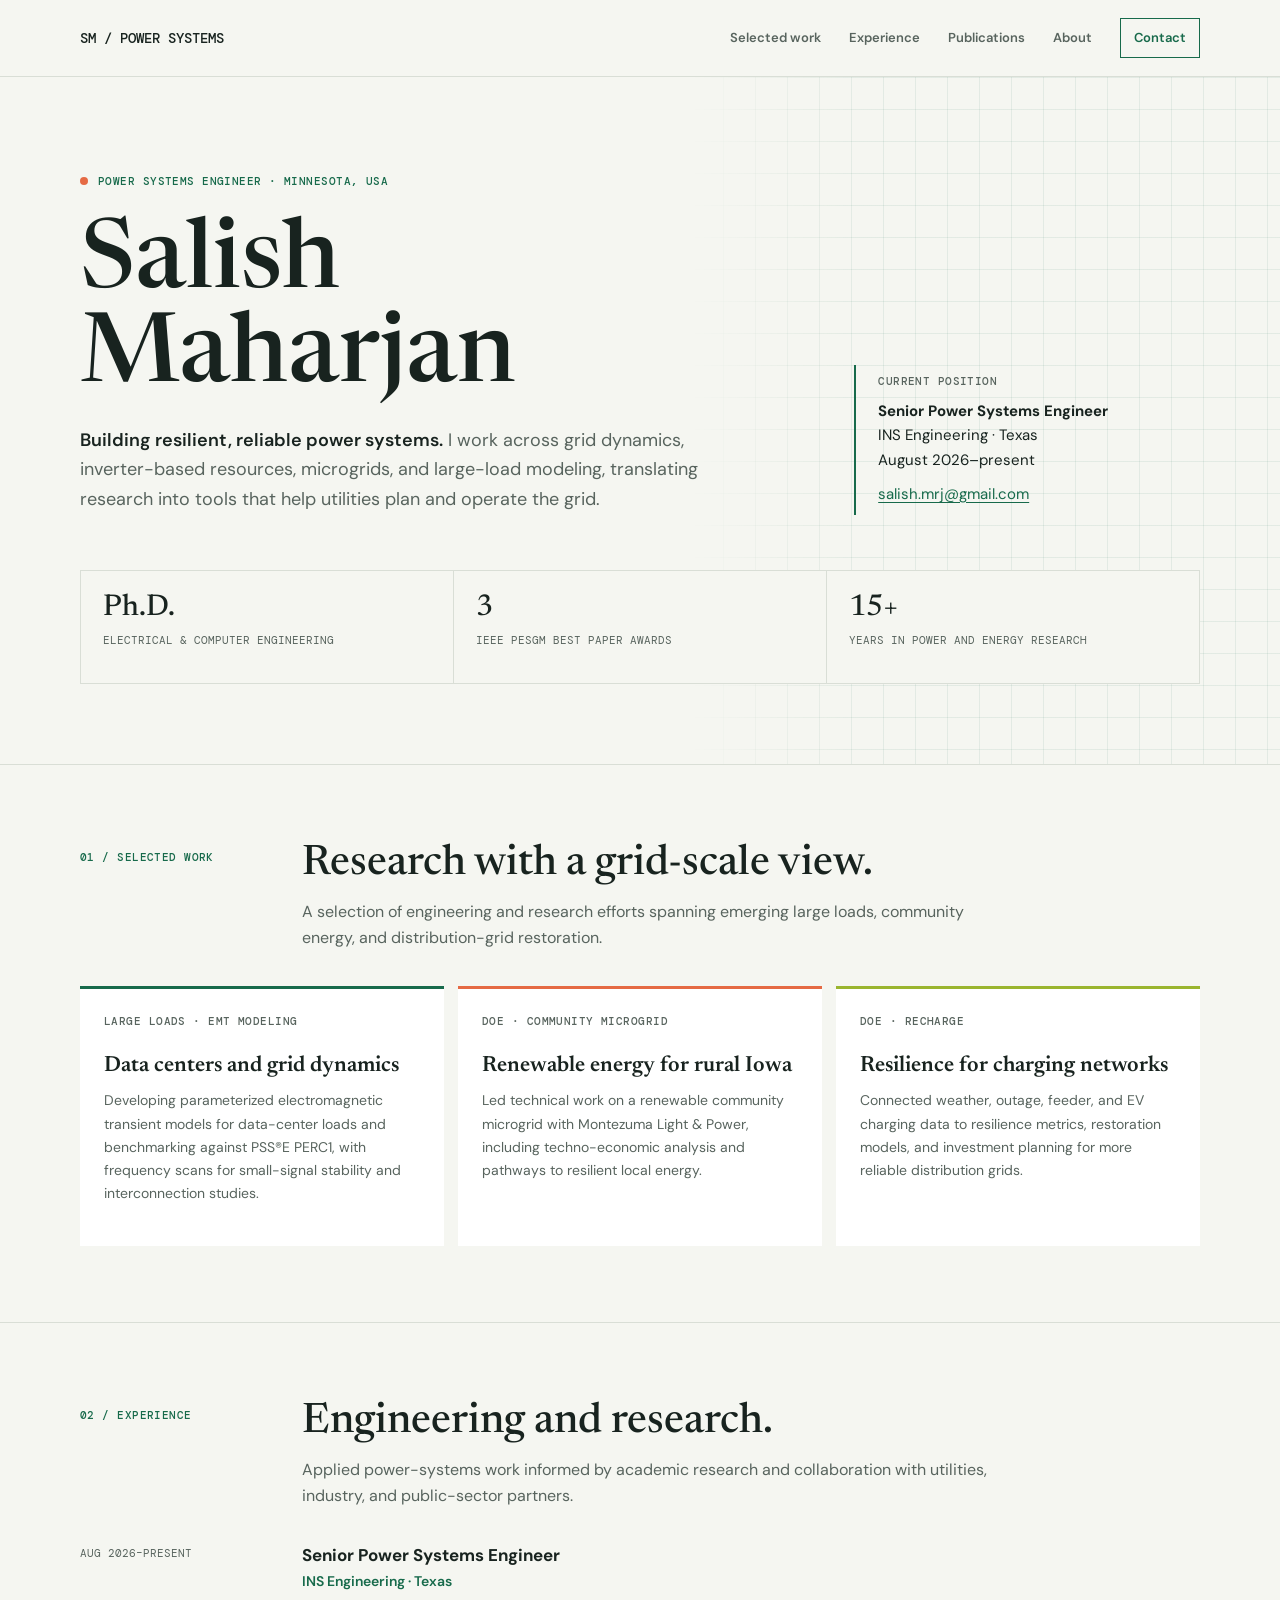
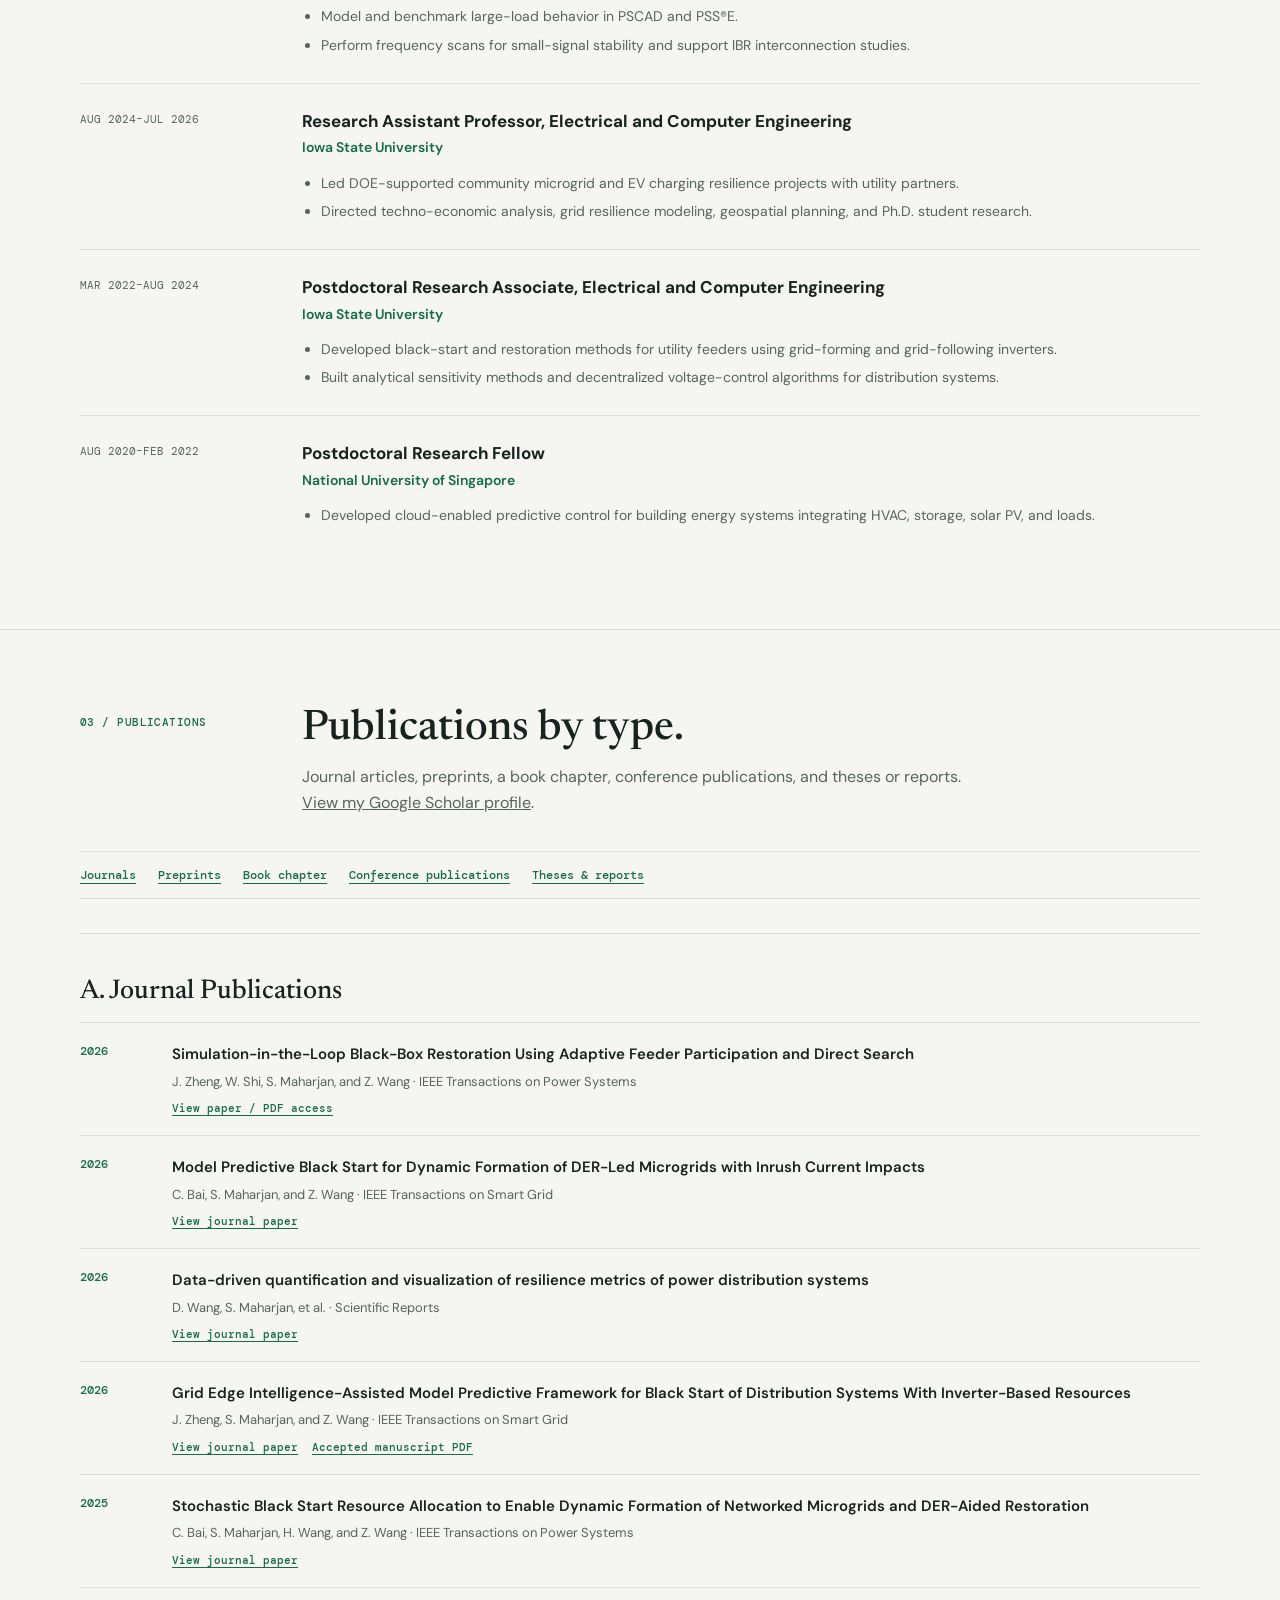
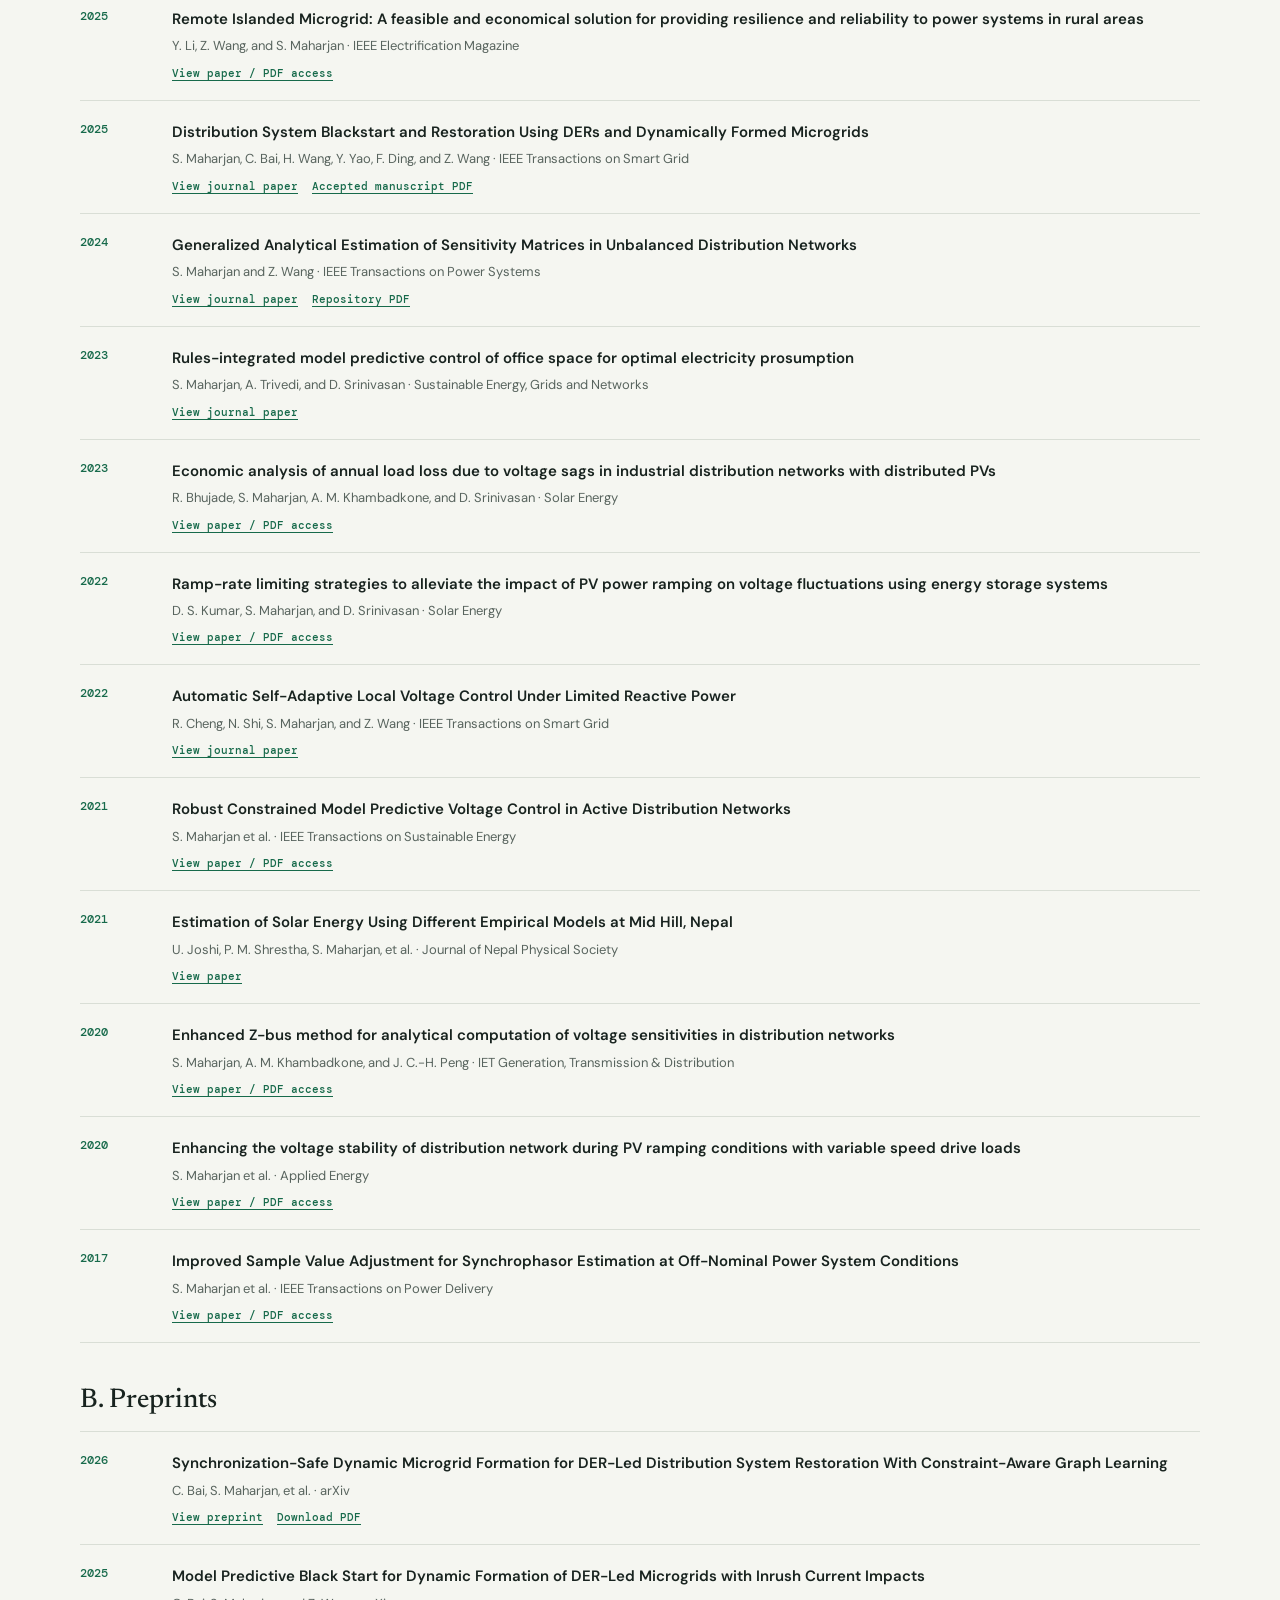
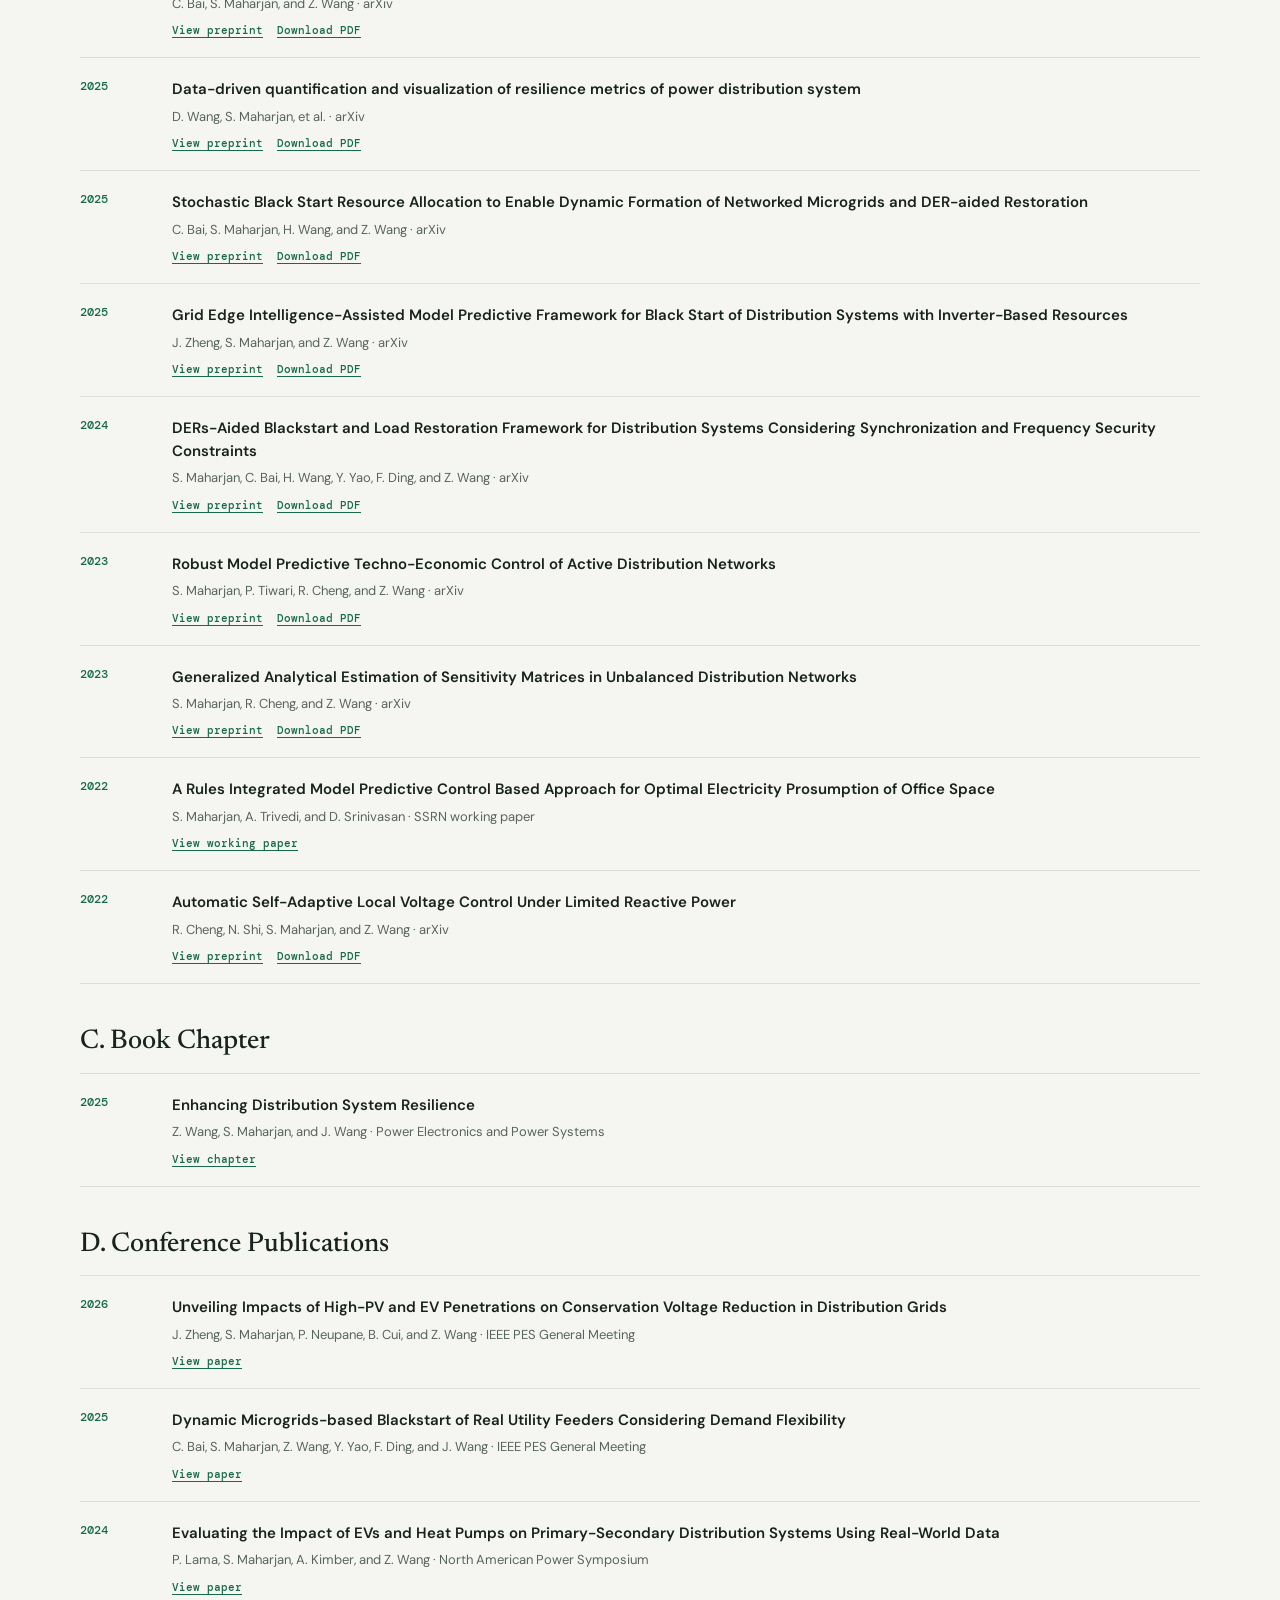
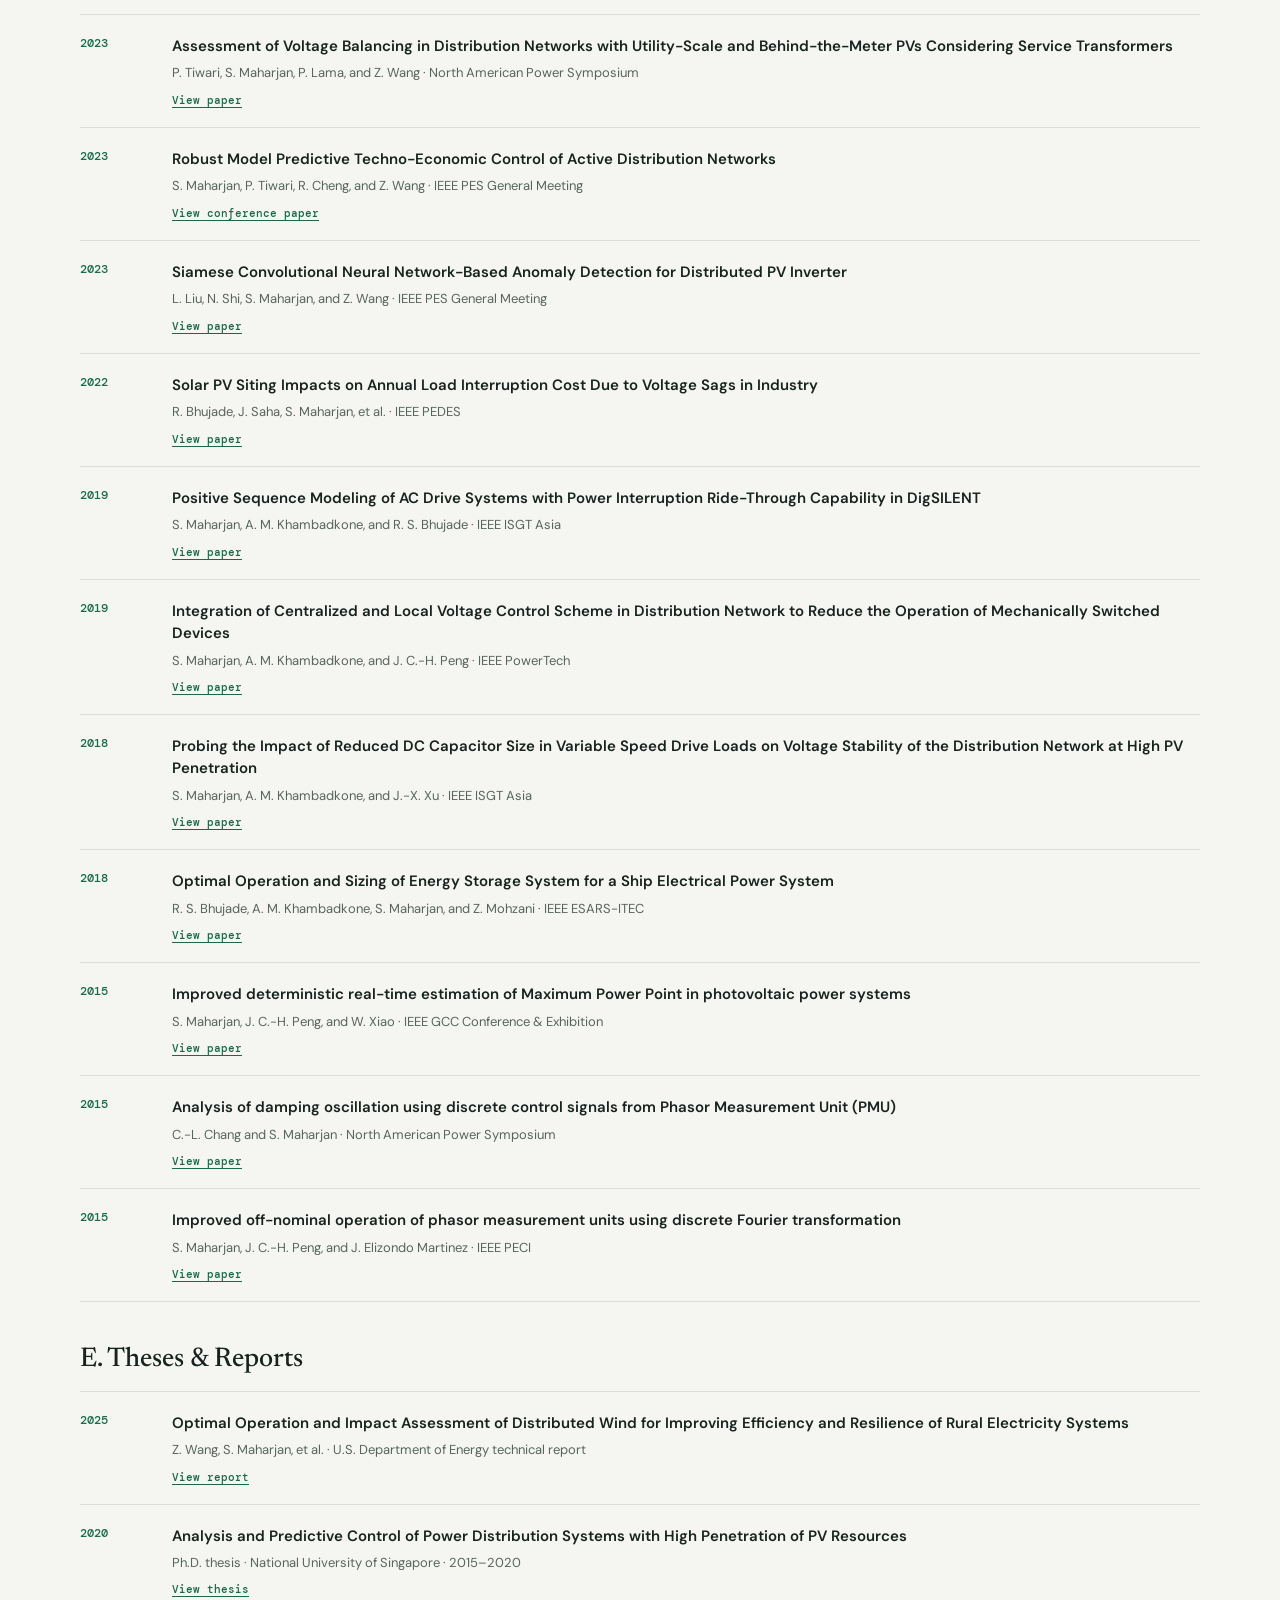
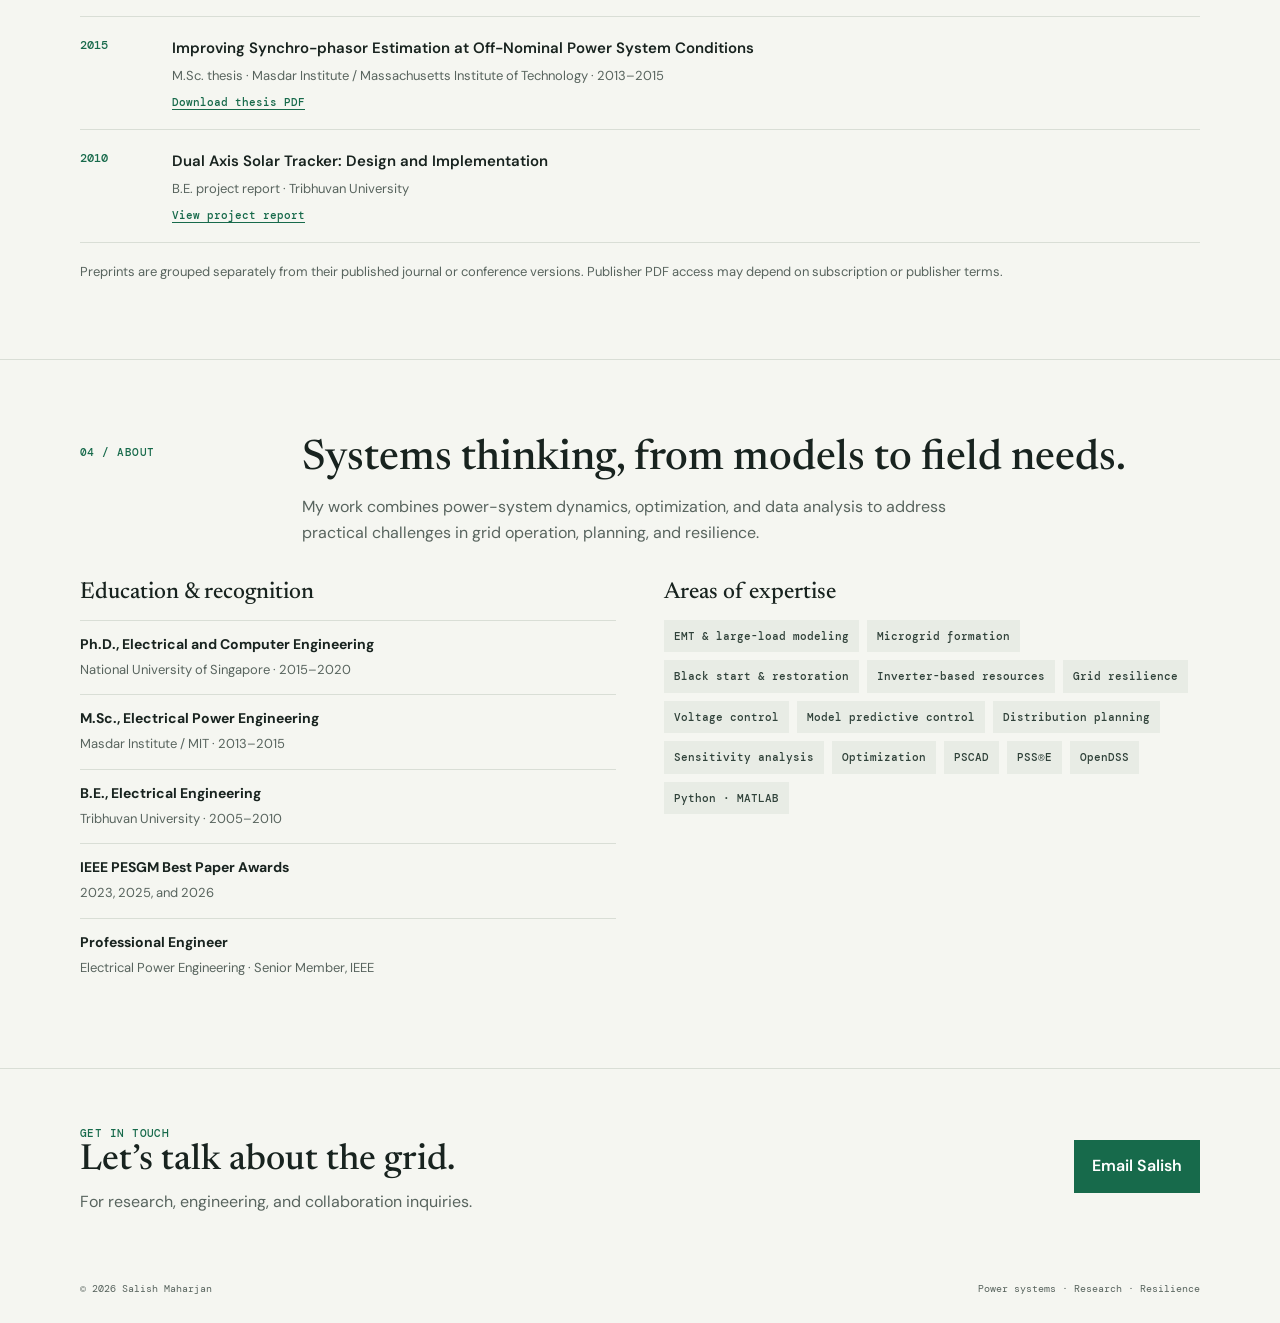
==== index.html @ 6ca5e1b0 "Link graduate and undergraduate theses" ====
<!DOCTYPE html>
<html lang="en">
<head>
  <meta charset="UTF-8">
  <meta name="viewport" content="width=device-width, initial-scale=1">
  <meta name="description" content="Salish Maharjan is a power systems engineer working on grid-forming resources, microgrids, large-load modeling, and distribution system resilience.">
  <meta name="theme-color" content="#f5f6f1">
  <title>Salish Maharjan | Power Systems Engineer</title>
  <link rel="preconnect" href="https://fonts.googleapis.com">
  <link rel="preconnect" href="https://fonts.gstatic.com" crossorigin>
  <link href="https://fonts.googleapis.com/css2?family=DM+Mono:wght@400;500&family=DM+Sans:wght@400;500;600;700&family=Newsreader:opsz,wght@6..72,500;6..72,600&display=swap" rel="stylesheet">
  <style>
    :root{color-scheme:light;--paper:#f5f6f1;--ink:#18231f;--muted:#58645e;--line:#d9ded6;--green:#176a4b;--green-dark:#124d39;--lime:#d8f06c;--orange:#e56a44;--white:#fff;--serif:"Newsreader",Georgia,serif;--sans:"DM Sans",sans-serif;--mono:"DM Mono",monospace}
    *{box-sizing:border-box}html{scroll-behavior:smooth}body{margin:0;background:var(--paper);color:var(--ink);font:16px/1.65 var(--sans);-webkit-font-smoothing:antialiased}a{color:inherit}a:focus-visible{outline:3px solid var(--orange);outline-offset:4px}.skip-link{position:absolute;left:1rem;top:-5rem;z-index:10;padding:.7rem 1rem;background:var(--lime);color:var(--ink)}.skip-link:focus{top:1rem}.shell{width:min(1120px,calc(100% - 48px));margin:0 auto}.topbar{border-bottom:1px solid var(--line)}.nav{min-height:76px;display:flex;align-items:center;justify-content:space-between;gap:24px}.wordmark{font:500 14px var(--mono);text-decoration:none;letter-spacing:0}.nav-links{display:flex;flex-wrap:wrap;gap:28px;align-items:center}.nav-links a{font-size:13px;font-weight:600;text-decoration:none;color:var(--muted)}.nav-links a:hover{color:var(--green)}.nav-contact{border:1px solid var(--green);padding:8px 13px;color:var(--green)!important}
    .hero{position:relative;overflow:hidden;padding:90px 0 80px;border-bottom:1px solid var(--line)}.hero:after{content:"";position:absolute;inset:0 0 0 54%;z-index:-1;background-image:linear-gradient(rgba(23,106,75,.08) 1px,transparent 1px),linear-gradient(90deg,rgba(23,106,75,.08) 1px,transparent 1px);background-size:32px 32px;mask-image:linear-gradient(90deg,transparent,#000 28%,#000)}.hero-grid{display:grid;grid-template-columns:minmax(0,1.35fr) minmax(230px,.65fr);gap:56px;align-items:end}.eyebrow,.section-kicker,.meta,.tag{font:500 11px/1.5 var(--mono);letter-spacing:.04em;text-transform:uppercase}.eyebrow{display:inline-flex;align-items:center;gap:10px;color:var(--green)}.eyebrow:before{content:"";width:8px;height:8px;border-radius:50%;background:var(--orange)}h1{max-width:750px;margin:24px 0 20px;font:500 clamp(54px,7.5vw,96px)/.98 var(--serif);letter-spacing:0}.hero-copy{max-width:650px;margin:0;color:var(--muted);font-size:18px;line-height:1.65}.hero-copy strong{color:var(--ink);font-weight:600}.hero-aside{border-left:2px solid var(--green);padding:8px 0 8px 22px}.hero-aside .meta{color:var(--muted)}.hero-aside p{margin:9px 0 0;font-size:15px}.hero-aside a{color:var(--green);text-underline-offset:3px}.metrics{display:grid;grid-template-columns:repeat(3,1fr);gap:1px;margin-top:55px;background:var(--line);border:1px solid var(--line)}.metric{min-height:112px;padding:20px 22px;background:var(--paper)}.metric strong{display:block;font:500 30px/1.15 var(--serif)}.metric span{display:block;margin-top:8px;color:var(--muted);font:11px var(--mono);text-transform:uppercase}
    section{padding:76px 0;border-bottom:1px solid var(--line)}.section-head{display:grid;grid-template-columns:190px 1fr;gap:32px;margin-bottom:34px}.section-kicker{color:var(--green);padding-top:8px}h2{margin:0;font:500 42px/1.1 var(--serif);letter-spacing:0}.section-intro{max-width:690px;margin:12px 0 0;color:var(--muted)}.work-grid{display:grid;grid-template-columns:repeat(3,1fr);gap:14px}.work-item{display:flex;flex-direction:column;min-height:260px;padding:24px;background:var(--white);border-top:3px solid var(--green)}.work-item:nth-child(2){border-color:var(--orange)}.work-item:nth-child(3){border-color:#9ab52f}.work-item .meta{color:var(--muted)}.work-item h3{margin:24px 0 10px;font:600 22px/1.2 var(--serif)}.work-item p{margin:0;color:var(--muted);font-size:14px}.experience{display:grid;grid-template-columns:190px 1fr;gap:32px;padding:26px 0;border-top:1px solid var(--line)}.experience:first-of-type{border-top:0;padding-top:0}.experience time{color:var(--muted);font:11px/1.7 var(--mono);text-transform:uppercase}.experience h3{margin:0;font-size:17px;line-height:1.4}.experience .org{margin:3px 0 12px;color:var(--green);font-size:14px;font-weight:600}.experience ul{margin:0;padding-left:19px;color:var(--muted);font-size:14px}.experience li+li{margin-top:5px}
    .category-nav{display:flex;flex-wrap:wrap;gap:10px 22px;margin:26px 0 34px;padding:15px 0;border-top:1px solid var(--line);border-bottom:1px solid var(--line)}.category-nav a{color:var(--green);font:500 12px var(--mono);text-underline-offset:4px}.pub-list{border-top:1px solid var(--line)}.pub-group-title{scroll-margin-top:18px;margin:42px 0 0;padding:0 0 14px;border-bottom:1px solid var(--line);font:500 27px/1.2 var(--serif)}.publication{display:grid;grid-template-columns:72px 1fr;gap:20px;padding:20px 0;border-bottom:1px solid var(--line)}.publication time{color:var(--green);font:500 12px var(--mono)}.publication h4{margin:0;font-size:15px;line-height:1.5;font-weight:600}.publication p{margin:5px 0 0;color:var(--muted);font-size:13px}.publication-links{display:flex;flex-wrap:wrap;gap:14px;margin-top:9px}.publication-links a{color:var(--green);font:500 11px var(--mono);text-underline-offset:3px}.publication-links a:hover{color:var(--green-dark)}.pub-note{margin:18px 0 0;color:var(--muted);font-size:13px}
    .credentials{display:grid;grid-template-columns:1fr 1fr;gap:48px}.credential-group h3{margin:0 0 16px;font:500 23px var(--serif)}.credential-list{list-style:none;margin:0;padding:0}.credential-list li{padding:12px 0;border-top:1px solid var(--line)}.credential-list strong{display:block;font-size:14px}.credential-list span{color:var(--muted);font-size:13px}.skills{display:flex;flex-wrap:wrap;gap:8px}.tag{padding:8px 10px;background:#e8ece5;color:#30423a;text-transform:none;letter-spacing:0}.contact{display:flex;justify-content:space-between;align-items:center;gap:24px;padding:48px 0}.contact h2{font-size:36px}.contact p{margin:8px 0 0;color:var(--muted)}.email-link{display:inline-block;padding:13px 18px;background:var(--green);color:var(--white);font-weight:600;text-decoration:none;white-space:nowrap}.email-link:hover{background:var(--green-dark)}footer{padding:18px 0 28px;color:var(--muted);font:10px var(--mono)}.footer-row{display:flex;justify-content:space-between;gap:20px}
    @media(max-width:760px){.shell{width:min(100% - 32px,600px)}.nav{min-height:68px;align-items:flex-start;flex-direction:column;justify-content:center;gap:8px;padding:12px 0}.nav-links{gap:16px}.nav-links a{font-size:12px}.nav-contact{padding:0;border:0}.hero{padding:62px 0 54px}.hero:after{inset:0 0 0 22%;opacity:.55}.hero-grid{grid-template-columns:1fr;gap:34px}h1{font-size:clamp(52px,14vw,76px)}.hero-copy{font-size:16px}.metrics{margin-top:38px}.metric{min-height:98px;padding:15px 12px}.metric strong{font-size:25px}.metric span{font-size:9px}section{padding:55px 0}.section-head,.experience{grid-template-columns:1fr;gap:10px}.section-head{margin-bottom:26px}h2{font-size:36px}.work-grid{grid-template-columns:1fr}.work-item{min-height:0}.work-item h3{margin-top:18px}.experience{gap:8px}.publication{grid-template-columns:52px 1fr;gap:12px}.credentials{grid-template-columns:1fr;gap:35px}.contact{align-items:flex-start;flex-direction:column}.contact h2{font-size:32px}}
    @media(prefers-reduced-motion:reduce){html{scroll-behavior:auto}}
  </style>
</head>
<body>
  <a class="skip-link" href="#main">Skip to content</a>
  <header class="topbar"><nav class="nav shell" aria-label="Main navigation"><a class="wordmark" href="#top">SM / POWER SYSTEMS</a><div class="nav-links"><a href="#work">Selected work</a><a href="#experience">Experience</a><a href="#publications">Publications</a><a href="#about">About</a><a class="nav-contact" href="#contact">Contact</a></div></nav></header>
  <main id="main">
    <div class="hero" id="top"><div class="shell"><div class="hero-grid"><div><div class="eyebrow">Power systems engineer · Minnesota, USA</div><h1>Salish<br>Maharjan</h1><p class="hero-copy"><strong>Building resilient, reliable power systems.</strong> I work across grid dynamics, inverter-based resources, microgrids, and large-load modeling, translating research into tools that help utilities plan and operate the grid.</p></div><aside class="hero-aside"><div class="meta">Current position</div><p><strong>Senior Power Systems Engineer</strong><br>INS Engineering · Texas<br>August 2026–present</p><p><a href="mailto:salish.mrj@gmail.com">salish.mrj@gmail.com</a></p></aside></div><div class="metrics" aria-label="Career highlights"><div class="metric"><strong>Ph.D.</strong><span>Electrical &amp; computer engineering</span></div><div class="metric"><strong>3</strong><span>IEEE PESGM best paper awards</span></div><div class="metric"><strong>15+</strong><span>Years in power and energy research</span></div></div></div></div>
    <section id="work"><div class="shell"><div class="section-head"><div class="section-kicker">01 / Selected work</div><div><h2>Research with a grid-scale view.</h2><p class="section-intro">A selection of engineering and research efforts spanning emerging large loads, community energy, and distribution-grid restoration.</p></div></div><div class="work-grid"><article class="work-item"><div class="meta">Large loads · EMT modeling</div><h3>Data centers and grid dynamics</h3><p>Developing parameterized electromagnetic transient models for data-center loads and benchmarking against PSS®E PERC1, with frequency scans for small-signal stability and interconnection studies.</p></article><article class="work-item"><div class="meta">DOE · Community microgrid</div><h3>Renewable energy for rural Iowa</h3><p>Led technical work on a renewable community microgrid with Montezuma Light &amp; Power, including techno-economic analysis and pathways to resilient local energy.</p></article><article class="work-item"><div class="meta">DOE · RECHARGE</div><h3>Resilience for charging networks</h3><p>Connected weather, outage, feeder, and EV charging data to resilience metrics, restoration models, and investment planning for more reliable distribution grids.</p></article></div></div></section>
    <section id="experience"><div class="shell"><div class="section-head"><div class="section-kicker">02 / Experience</div><div><h2>Engineering and research.</h2><p class="section-intro">Applied power-systems work informed by academic research and collaboration with utilities, industry, and public-sector partners.</p></div></div><article class="experience"><time>Aug 2026–present</time><div><h3>Senior Power Systems Engineer</h3><p class="org">INS Engineering · Texas</p><ul><li>Model and benchmark large-load behavior in PSCAD and PSS®E.</li><li>Perform frequency scans for small-signal stability and support IBR interconnection studies.</li></ul></div></article><article class="experience"><time>Aug 2024–Jul 2026</time><div><h3>Research Assistant Professor, Electrical and Computer Engineering</h3><p class="org">Iowa State University</p><ul><li>Led DOE-supported community microgrid and EV charging resilience projects with utility partners.</li><li>Directed techno-economic analysis, grid resilience modeling, geospatial planning, and Ph.D. student research.</li></ul></div></article><article class="experience"><time>Mar 2022–Aug 2024</time><div><h3>Postdoctoral Research Associate, Electrical and Computer Engineering</h3><p class="org">Iowa State University</p><ul><li>Developed black-start and restoration methods for utility feeders using grid-forming and grid-following inverters.</li><li>Built analytical sensitivity methods and decentralized voltage-control algorithms for distribution systems.</li></ul></div></article><article class="experience"><time>Aug 2020–Feb 2022</time><div><h3>Postdoctoral Research Fellow</h3><p class="org">National University of Singapore</p><ul><li>Developed cloud-enabled predictive control for building energy systems integrating HVAC, storage, solar PV, and loads.</li></ul></div></article></div></section>
    <section id="publications"><div class="shell"><div class="section-head"><div class="section-kicker">03 / Publications</div><div><h2>Publications by type.</h2><p class="section-intro">Journal articles, preprints, a book chapter, conference publications, and theses or reports. <a href="https://scholar.google.com/citations?user=fk9ndhAAAAAJ&amp;hl=en" target="_blank" rel="noopener noreferrer">View my Google Scholar profile</a>.</p></div></div>
      <nav class="category-nav" aria-label="Publication categories"><a href="#journals">Journals</a><a href="#preprints">Preprints</a><a href="#book-chapters">Book chapter</a><a href="#conference-publications">Conference publications</a><a href="#theses-reports">Theses &amp; reports</a></nav><div class="pub-list">
      <h3 class="pub-group-title" id="journals">A. Journal Publications</h3>
      <article class="publication"><time>2026</time><div><h4>Simulation-in-the-Loop Black-Box Restoration Using Adaptive Feeder Participation and Direct Search</h4><p>J. Zheng, W. Shi, S. Maharjan, and Z. Wang · IEEE Transactions on Power Systems</p><div class="publication-links"><a href="https://doi.org/10.1109/tpwrs.2026.3733885" target="_blank" rel="noopener noreferrer">View paper / PDF access</a></div></div></article>
      <article class="publication"><time>2026</time><div><h4>Model Predictive Black Start for Dynamic Formation of DER-Led Microgrids with Inrush Current Impacts</h4><p>C. Bai, S. Maharjan, and Z. Wang · IEEE Transactions on Smart Grid</p><div class="publication-links"><a href="https://doi.org/10.1109/tsg.2026.3698085" target="_blank" rel="noopener noreferrer">View journal paper</a></div></div></article>
      <article class="publication"><time>2026</time><div><h4>Data-driven quantification and visualization of resilience metrics of power distribution systems</h4><p>D. Wang, S. Maharjan, et al. · Scientific Reports</p><div class="publication-links"><a href="https://doi.org/10.1038/s41598-026-37040-w" target="_blank" rel="noopener noreferrer">View journal paper</a></div></div></article>
      <article class="publication"><time>2026</time><div><h4>Grid Edge Intelligence-Assisted Model Predictive Framework for Black Start of Distribution Systems With Inverter-Based Resources</h4><p>J. Zheng, S. Maharjan, and Z. Wang · IEEE Transactions on Smart Grid</p><div class="publication-links"><a href="https://doi.org/10.1109/tsg.2026.3652515" target="_blank" rel="noopener noreferrer">View journal paper</a><a href="https://ieeexplore.ieee.org/ielam/5165411/11493583/11343880-aam.pdf" target="_blank" rel="noopener noreferrer">Accepted manuscript PDF</a></div></div></article>
      <article class="publication"><time>2025</time><div><h4>Stochastic Black Start Resource Allocation to Enable Dynamic Formation of Networked Microgrids and DER-Aided Restoration</h4><p>C. Bai, S. Maharjan, H. Wang, and Z. Wang · IEEE Transactions on Power Systems</p><div class="publication-links"><a href="https://doi.org/10.1109/tpwrs.2025.3611389" target="_blank" rel="noopener noreferrer">View journal paper</a></div></div></article>
      <article class="publication"><time>2025</time><div><h4>Remote Islanded Microgrid: A feasible and economical solution for providing resilience and reliability to power systems in rural areas</h4><p>Y. Li, Z. Wang, and S. Maharjan · IEEE Electrification Magazine</p><div class="publication-links"><a href="https://doi.org/10.1109/mele.2025.3558679" target="_blank" rel="noopener noreferrer">View paper / PDF access</a></div></div></article>
      <article class="publication"><time>2025</time><div><h4>Distribution System Blackstart and Restoration Using DERs and Dynamically Formed Microgrids</h4><p>S. Maharjan, C. Bai, H. Wang, Y. Yao, F. Ding, and Z. Wang · IEEE Transactions on Smart Grid</p><div class="publication-links"><a href="https://doi.org/10.1109/tsg.2025.3536847" target="_blank" rel="noopener noreferrer">View journal paper</a><a href="https://ieeexplore.ieee.org/ielam/5165411/10974423/10858306-aam.pdf" target="_blank" rel="noopener noreferrer">Accepted manuscript PDF</a></div></div></article>
      <article class="publication"><time>2024</time><div><h4>Generalized Analytical Estimation of Sensitivity Matrices in Unbalanced Distribution Networks</h4><p>S. Maharjan and Z. Wang · IEEE Transactions on Power Systems</p><div class="publication-links"><a href="https://doi.org/10.1109/tpwrs.2024.3369615" target="_blank" rel="noopener noreferrer">View journal paper</a><a href="https://www.osti.gov/servlets/purl/2480252" target="_blank" rel="noopener noreferrer">Repository PDF</a></div></div></article>
      <article class="publication"><time>2023</time><div><h4>Rules-integrated model predictive control of office space for optimal electricity prosumption</h4><p>S. Maharjan, A. Trivedi, and D. Srinivasan · Sustainable Energy, Grids and Networks</p><div class="publication-links"><a href="https://doi.org/10.1016/j.segan.2022.100981" target="_blank" rel="noopener noreferrer">View journal paper</a></div></div></article>
      <article class="publication"><time>2023</time><div><h4>Economic analysis of annual load loss due to voltage sags in industrial distribution networks with distributed PVs</h4><p>R. Bhujade, S. Maharjan, A. M. Khambadkone, and D. Srinivasan · Solar Energy</p><div class="publication-links"><a href="https://doi.org/10.1016/j.solener.2023.01.041" target="_blank" rel="noopener noreferrer">View paper / PDF access</a></div></div></article>
      <article class="publication"><time>2022</time><div><h4>Ramp-rate limiting strategies to alleviate the impact of PV power ramping on voltage fluctuations using energy storage systems</h4><p>D. S. Kumar, S. Maharjan, and D. Srinivasan · Solar Energy</p><div class="publication-links"><a href="https://doi.org/10.1016/j.solener.2022.01.059" target="_blank" rel="noopener noreferrer">View paper / PDF access</a></div></div></article>
      <article class="publication"><time>2022</time><div><h4>Automatic Self-Adaptive Local Voltage Control Under Limited Reactive Power</h4><p>R. Cheng, N. Shi, S. Maharjan, and Z. Wang · IEEE Transactions on Smart Grid</p><div class="publication-links"><a href="https://doi.org/10.1109/tsg.2022.3224463" target="_blank" rel="noopener noreferrer">View journal paper</a></div></div></article>
      <article class="publication"><time>2021</time><div><h4>Robust Constrained Model Predictive Voltage Control in Active Distribution Networks</h4><p>S. Maharjan et al. · IEEE Transactions on Sustainable Energy</p><div class="publication-links"><a href="https://doi.org/10.1109/tste.2020.3001115" target="_blank" rel="noopener noreferrer">View paper / PDF access</a></div></div></article>
      <article class="publication"><time>2021</time><div><h4>Estimation of Solar Energy Using Different Empirical Models at Mid Hill, Nepal</h4><p>U. Joshi, P. M. Shrestha, S. Maharjan, et al. · Journal of Nepal Physical Society</p><div class="publication-links"><a href="https://doi.org/10.3126/jnphyssoc.v7i2.38621" target="_blank" rel="noopener noreferrer">View paper</a></div></div></article>
      <article class="publication"><time>2020</time><div><h4>Enhanced Z-bus method for analytical computation of voltage sensitivities in distribution networks</h4><p>S. Maharjan, A. M. Khambadkone, and J. C.-H. Peng · IET Generation, Transmission &amp; Distribution</p><div class="publication-links"><a href="https://doi.org/10.1049/iet-gtd.2019.1602" target="_blank" rel="noopener noreferrer">View paper / PDF access</a></div></div></article>
      <article class="publication"><time>2020</time><div><h4>Enhancing the voltage stability of distribution network during PV ramping conditions with variable speed drive loads</h4><p>S. Maharjan et al. · Applied Energy</p><div class="publication-links"><a href="https://doi.org/10.1016/j.apenergy.2020.114733" target="_blank" rel="noopener noreferrer">View paper / PDF access</a></div></div></article>
      <article class="publication"><time>2017</time><div><h4>Improved Sample Value Adjustment for Synchrophasor Estimation at Off-Nominal Power System Conditions</h4><p>S. Maharjan et al. · IEEE Transactions on Power Delivery</p><div class="publication-links"><a href="https://doi.org/10.1109/tpwrd.2016.2586946" target="_blank" rel="noopener noreferrer">View paper / PDF access</a></div></div></article>

      <h3 class="pub-group-title" id="preprints">B. Preprints</h3>
      <article class="publication"><time>2026</time><div><h4>Synchronization-Safe Dynamic Microgrid Formation for DER-Led Distribution System Restoration With Constraint-Aware Graph Learning</h4><p>C. Bai, S. Maharjan, et al. · arXiv</p><div class="publication-links"><a href="https://arxiv.org/abs/2604.16705" target="_blank" rel="noopener noreferrer">View preprint</a><a href="https://arxiv.org/pdf/2604.16705" target="_blank" rel="noopener noreferrer">Download PDF</a></div></div></article>
      <article class="publication"><time>2025</time><div><h4>Model Predictive Black Start for Dynamic Formation of DER-Led Microgrids with Inrush Current Impacts</h4><p>C. Bai, S. Maharjan, and Z. Wang · arXiv</p><div class="publication-links"><a href="https://arxiv.org/abs/2507.12569" target="_blank" rel="noopener noreferrer">View preprint</a><a href="https://arxiv.org/pdf/2507.12569" target="_blank" rel="noopener noreferrer">Download PDF</a></div></div></article>
      <article class="publication"><time>2025</time><div><h4>Data-driven quantification and visualization of resilience metrics of power distribution system</h4><p>D. Wang, S. Maharjan, et al. · arXiv</p><div class="publication-links"><a href="https://arxiv.org/abs/2508.12408" target="_blank" rel="noopener noreferrer">View preprint</a><a href="https://arxiv.org/pdf/2508.12408" target="_blank" rel="noopener noreferrer">Download PDF</a></div></div></article>
      <article class="publication"><time>2025</time><div><h4>Stochastic Black Start Resource Allocation to Enable Dynamic Formation of Networked Microgrids and DER-aided Restoration</h4><p>C. Bai, S. Maharjan, H. Wang, and Z. Wang · arXiv</p><div class="publication-links"><a href="https://arxiv.org/abs/2508.13306" target="_blank" rel="noopener noreferrer">View preprint</a><a href="https://arxiv.org/pdf/2508.13306" target="_blank" rel="noopener noreferrer">Download PDF</a></div></div></article>
      <article class="publication"><time>2025</time><div><h4>Grid Edge Intelligence-Assisted Model Predictive Framework for Black Start of Distribution Systems with Inverter-Based Resources</h4><p>J. Zheng, S. Maharjan, and Z. Wang · arXiv</p><div class="publication-links"><a href="https://arxiv.org/abs/2508.12937" target="_blank" rel="noopener noreferrer">View preprint</a><a href="https://arxiv.org/pdf/2508.12937" target="_blank" rel="noopener noreferrer">Download PDF</a></div></div></article>
      <article class="publication"><time>2024</time><div><h4>DERs-Aided Blackstart and Load Restoration Framework for Distribution Systems Considering Synchronization and Frequency Security Constraints</h4><p>S. Maharjan, C. Bai, H. Wang, Y. Yao, F. Ding, and Z. Wang · arXiv</p><div class="publication-links"><a href="https://arxiv.org/abs/2411.06567" target="_blank" rel="noopener noreferrer">View preprint</a><a href="https://arxiv.org/pdf/2411.06567" target="_blank" rel="noopener noreferrer">Download PDF</a></div></div></article>
      <article class="publication"><time>2023</time><div><h4>Robust Model Predictive Techno-Economic Control of Active Distribution Networks</h4><p>S. Maharjan, P. Tiwari, R. Cheng, and Z. Wang · arXiv</p><div class="publication-links"><a href="https://arxiv.org/abs/2305.03272" target="_blank" rel="noopener noreferrer">View preprint</a><a href="https://arxiv.org/pdf/2305.03272" target="_blank" rel="noopener noreferrer">Download PDF</a></div></div></article>
      <article class="publication"><time>2023</time><div><h4>Generalized Analytical Estimation of Sensitivity Matrices in Unbalanced Distribution Networks</h4><p>S. Maharjan, R. Cheng, and Z. Wang · arXiv</p><div class="publication-links"><a href="https://arxiv.org/abs/2304.09855" target="_blank" rel="noopener noreferrer">View preprint</a><a href="https://arxiv.org/pdf/2304.09855" target="_blank" rel="noopener noreferrer">Download PDF</a></div></div></article>
      <article class="publication"><time>2022</time><div><h4>A Rules Integrated Model Predictive Control Based Approach for Optimal Electricity Prosumption of Office Space</h4><p>S. Maharjan, A. Trivedi, and D. Srinivasan · SSRN working paper</p><div class="publication-links"><a href="https://doi.org/10.2139/ssrn.4065647" target="_blank" rel="noopener noreferrer">View working paper</a></div></div></article>
      <article class="publication"><time>2022</time><div><h4>Automatic Self-Adaptive Local Voltage Control Under Limited Reactive Power</h4><p>R. Cheng, N. Shi, S. Maharjan, and Z. Wang · arXiv</p><div class="publication-links"><a href="https://arxiv.org/abs/2206.09269" target="_blank" rel="noopener noreferrer">View preprint</a><a href="https://arxiv.org/pdf/2206.09269" target="_blank" rel="noopener noreferrer">Download PDF</a></div></div></article>

      <h3 class="pub-group-title" id="book-chapters">C. Book Chapter</h3>
      <article class="publication"><time>2025</time><div><h4>Enhancing Distribution System Resilience</h4><p>Z. Wang, S. Maharjan, and J. Wang · Power Electronics and Power Systems</p><div class="publication-links"><a href="https://doi.org/10.1007/978-3-031-73978-1_4" target="_blank" rel="noopener noreferrer">View chapter</a></div></div></article>

      <h3 class="pub-group-title" id="conference-publications">D. Conference Publications</h3>
      <article class="publication"><time>2026</time><div><h4>Unveiling Impacts of High-PV and EV Penetrations on Conservation Voltage Reduction in Distribution Grids</h4><p>J. Zheng, S. Maharjan, P. Neupane, B. Cui, and Z. Wang · IEEE PES General Meeting</p><div class="publication-links"><a href="https://doi.org/10.1109/pesgm58988.2026.11693382" target="_blank" rel="noopener noreferrer">View paper</a></div></div></article>
      <article class="publication"><time>2025</time><div><h4>Dynamic Microgrids-based Blackstart of Real Utility Feeders Considering Demand Flexibility</h4><p>C. Bai, S. Maharjan, Z. Wang, Y. Yao, F. Ding, and J. Wang · IEEE PES General Meeting</p><div class="publication-links"><a href="https://doi.org/10.1109/pesgm52009.2025.11225360" target="_blank" rel="noopener noreferrer">View paper</a></div></div></article>
      <article class="publication"><time>2024</time><div><h4>Evaluating the Impact of EVs and Heat Pumps on Primary-Secondary Distribution Systems Using Real-World Data</h4><p>P. Lama, S. Maharjan, A. Kimber, and Z. Wang · North American Power Symposium</p><div class="publication-links"><a href="https://doi.org/10.1109/naps61145.2024.10741826" target="_blank" rel="noopener noreferrer">View paper</a></div></div></article>
      <article class="publication"><time>2023</time><div><h4>Assessment of Voltage Balancing in Distribution Networks with Utility-Scale and Behind-the-Meter PVs Considering Service Transformers</h4><p>P. Tiwari, S. Maharjan, P. Lama, and Z. Wang · North American Power Symposium</p><div class="publication-links"><a href="https://doi.org/10.1109/naps58826.2023.10318570" target="_blank" rel="noopener noreferrer">View paper</a></div></div></article>
      <article class="publication"><time>2023</time><div><h4>Robust Model Predictive Techno-Economic Control of Active Distribution Networks</h4><p>S. Maharjan, P. Tiwari, R. Cheng, and Z. Wang · IEEE PES General Meeting</p><div class="publication-links"><a href="https://doi.org/10.1109/pesgm52003.2023.10252965" target="_blank" rel="noopener noreferrer">View conference paper</a></div></div></article>
      <article class="publication"><time>2023</time><div><h4>Siamese Convolutional Neural Network-Based Anomaly Detection for Distributed PV Inverter</h4><p>L. Liu, N. Shi, S. Maharjan, and Z. Wang · IEEE PES General Meeting</p><div class="publication-links"><a href="https://doi.org/10.1109/pesgm52003.2023.10252475" target="_blank" rel="noopener noreferrer">View paper</a></div></div></article>
      <article class="publication"><time>2022</time><div><h4>Solar PV Siting Impacts on Annual Load Interruption Cost Due to Voltage Sags in Industry</h4><p>R. Bhujade, J. Saha, S. Maharjan, et al. · IEEE PEDES</p><div class="publication-links"><a href="https://doi.org/10.1109/pedes56012.2022.10080316" target="_blank" rel="noopener noreferrer">View paper</a></div></div></article>
      <article class="publication"><time>2019</time><div><h4>Positive Sequence Modeling of AC Drive Systems with Power Interruption Ride-Through Capability in DigSILENT</h4><p>S. Maharjan, A. M. Khambadkone, and R. S. Bhujade · IEEE ISGT Asia</p><div class="publication-links"><a href="https://doi.org/10.1109/isgt-asia.2019.8880907" target="_blank" rel="noopener noreferrer">View paper</a></div></div></article>
      <article class="publication"><time>2019</time><div><h4>Integration of Centralized and Local Voltage Control Scheme in Distribution Network to Reduce the Operation of Mechanically Switched Devices</h4><p>S. Maharjan, A. M. Khambadkone, and J. C.-H. Peng · IEEE PowerTech</p><div class="publication-links"><a href="https://doi.org/10.1109/ptc.2019.8810706" target="_blank" rel="noopener noreferrer">View paper</a></div></div></article>
      <article class="publication"><time>2018</time><div><h4>Probing the Impact of Reduced DC Capacitor Size in Variable Speed Drive Loads on Voltage Stability of the Distribution Network at High PV Penetration</h4><p>S. Maharjan, A. M. Khambadkone, and J.-X. Xu · IEEE ISGT Asia</p><div class="publication-links"><a href="https://doi.org/10.1109/isgt-asia.2018.8467950" target="_blank" rel="noopener noreferrer">View paper</a></div></div></article>
      <article class="publication"><time>2018</time><div><h4>Optimal Operation and Sizing of Energy Storage System for a Ship Electrical Power System</h4><p>R. S. Bhujade, A. M. Khambadkone, S. Maharjan, and Z. Mohzani · IEEE ESARS-ITEC</p><div class="publication-links"><a href="https://doi.org/10.1109/esars-itec.2018.8607772" target="_blank" rel="noopener noreferrer">View paper</a></div></div></article>
      <article class="publication"><time>2015</time><div><h4>Improved deterministic real-time estimation of Maximum Power Point in photovoltaic power systems</h4><p>S. Maharjan, J. C.-H. Peng, and W. Xiao · IEEE GCC Conference &amp; Exhibition</p><div class="publication-links"><a href="https://doi.org/10.1109/ieeegcc.2015.7060077" target="_blank" rel="noopener noreferrer">View paper</a></div></div></article>
      <article class="publication"><time>2015</time><div><h4>Analysis of damping oscillation using discrete control signals from Phasor Measurement Unit (PMU)</h4><p>C.-L. Chang and S. Maharjan · North American Power Symposium</p><div class="publication-links"><a href="https://doi.org/10.1109/naps.2015.7335198" target="_blank" rel="noopener noreferrer">View paper</a></div></div></article>
      <article class="publication"><time>2015</time><div><h4>Improved off-nominal operation of phasor measurement units using discrete Fourier transformation</h4><p>S. Maharjan, J. C.-H. Peng, and J. Elizondo Martinez · IEEE PECI</p><div class="publication-links"><a href="https://doi.org/10.1109/peci.2015.7064887" target="_blank" rel="noopener noreferrer">View paper</a></div></div></article>

      <h3 class="pub-group-title" id="theses-reports">E. Theses &amp; Reports</h3>
      <article class="publication"><time>2025</time><div><h4>Optimal Operation and Impact Assessment of Distributed Wind for Improving Efficiency and Resilience of Rural Electricity Systems</h4><p>Z. Wang, S. Maharjan, et al. · U.S. Department of Energy technical report</p><div class="publication-links"><a href="https://doi.org/10.2172/2557437" target="_blank" rel="noopener noreferrer">View report</a></div></div></article>
      <article class="publication"><time>2020</time><div><h4>Analysis and Predictive Control of Power Distribution Systems with High Penetration of PV Resources</h4><p>Ph.D. thesis · National University of Singapore · 2015–2020</p><div class="publication-links"><a href="https://scholarbank.nus.edu.sg/handle/10635/217178" target="_blank" rel="noopener noreferrer">View thesis</a></div></div></article>
      <article class="publication"><time>2015</time><div><h4>Improving Synchro-phasor Estimation at Off-Nominal Power System Conditions</h4><p>M.Sc. thesis · Masdar Institute / Massachusetts Institute of Technology · 2013–2015</p><div class="publication-links"><a href="https://khazna.ku.ac.ae/ws/portalfiles/portal/19106343/Improving-Synchrophasor-Estimation-At-Off-Nominal-Power-System-Conditions-Using-Discrete-Fourier-Transformations.pdf" target="_blank" rel="noopener noreferrer">Download thesis PDF</a></div></div></article>
      <article class="publication"><time>2010</time><div><h4>Dual Axis Solar Tracker: Design and Implementation</h4><p>B.E. project report · Tribhuvan University</p><div class="publication-links"><a href="https://www.researchgate.net/publication/305211920_Dual_Axis_Solar_Tracker_Design_and_Implementation" target="_blank" rel="noopener noreferrer">View project report</a></div></div></article>
      </div><p class="pub-note">Preprints are grouped separately from their published journal or conference versions. Publisher PDF access may depend on subscription or publisher terms.</p>
    </div></section>
    <section id="about"><div class="shell"><div class="section-head"><div class="section-kicker">04 / About</div><div><h2>Systems thinking, from models to field needs.</h2><p class="section-intro">My work combines power-system dynamics, optimization, and data analysis to address practical challenges in grid operation, planning, and resilience.</p></div></div><div class="credentials"><div class="credential-group"><h3>Education &amp; recognition</h3><ul class="credential-list"><li><strong>Ph.D., Electrical and Computer Engineering</strong><span>National University of Singapore · 2015–2020</span></li><li><strong>M.Sc., Electrical Power Engineering</strong><span>Masdar Institute / MIT · 2013–2015</span></li><li><strong>B.E., Electrical Engineering</strong><span>Tribhuvan University · 2005–2010</span></li><li><strong>IEEE PESGM Best Paper Awards</strong><span>2023, 2025, and 2026</span></li><li><strong>Professional Engineer</strong><span>Electrical Power Engineering · Senior Member, IEEE</span></li></ul></div><div class="credential-group"><h3>Areas of expertise</h3><div class="skills"><span class="tag">EMT &amp; large-load modeling</span><span class="tag">Microgrid formation</span><span class="tag">Black start &amp; restoration</span><span class="tag">Inverter-based resources</span><span class="tag">Grid resilience</span><span class="tag">Voltage control</span><span class="tag">Model predictive control</span><span class="tag">Distribution planning</span><span class="tag">Sensitivity analysis</span><span class="tag">Optimization</span><span class="tag">PSCAD</span><span class="tag">PSS®E</span><span class="tag">OpenDSS</span><span class="tag">Python · MATLAB</span></div></div></div></div></section>
    <div class="shell contact" id="contact"><div><div class="section-kicker">Get in touch</div><h2>Let’s talk about the grid.</h2><p>For research, engineering, and collaboration inquiries.</p></div><a class="email-link" href="mailto:salish.mrj@gmail.com">Email Salish</a></div>
  </main>
  <footer><div class="shell footer-row"><span>© 2026 Salish Maharjan</span><span>Power systems · Research · Resilience</span></div></footer>
</body>
</html>
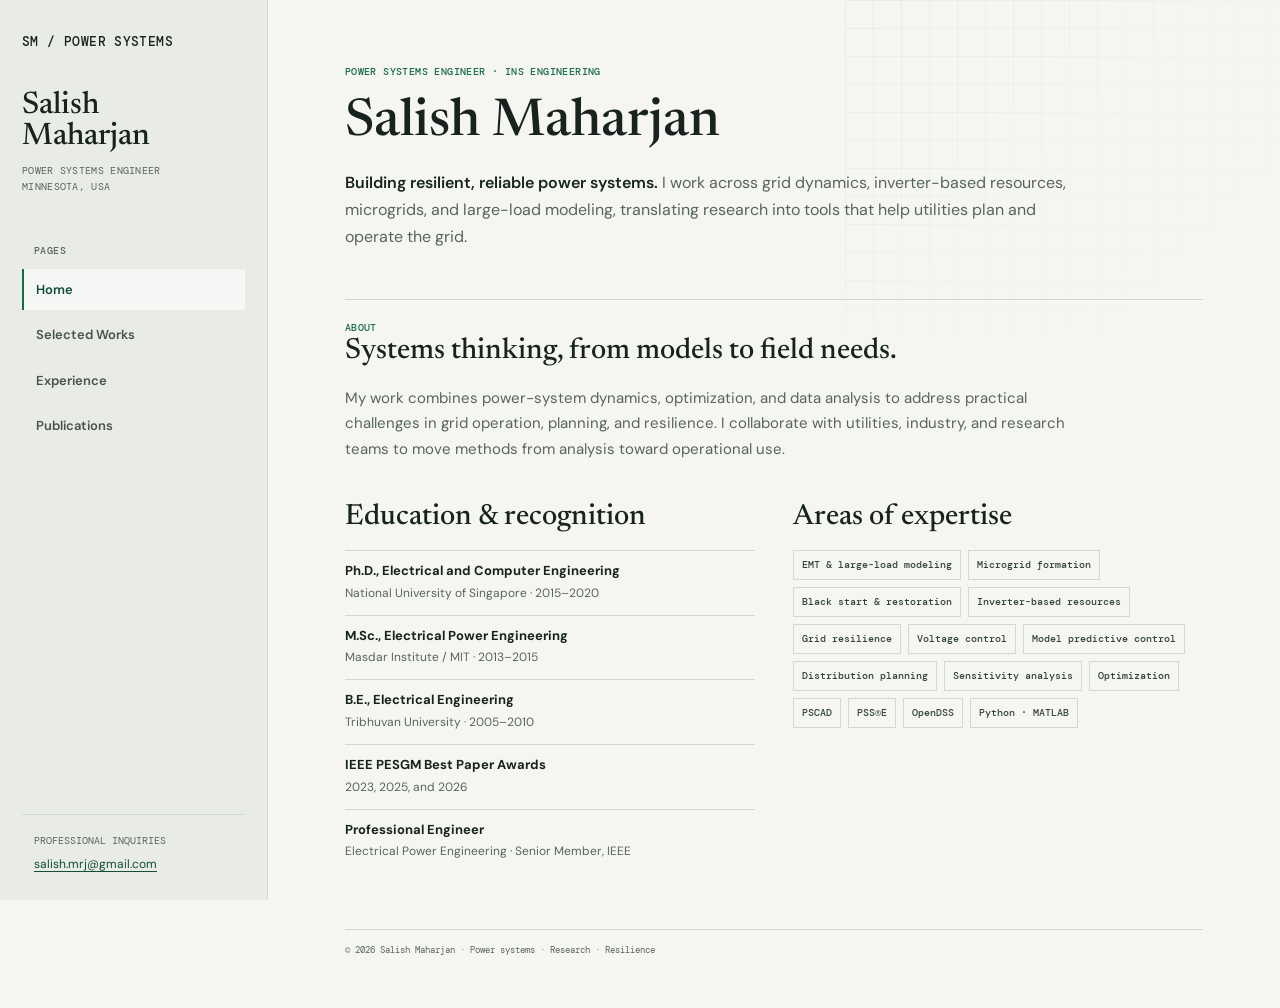
==== commit 98c5a88d: "Create four-page sidebar portfolio layout" ====
--- a/index.html
+++ b/index.html
@@ -3,92 +3,60 @@
 <head>
   <meta charset="UTF-8">
   <meta name="viewport" content="width=device-width, initial-scale=1">
-  <meta name="description" content="Salish Maharjan is a power systems engineer working on grid-forming resources, microgrids, large-load modeling, and distribution system resilience.">
-  <meta name="theme-color" content="#f5f6f1">
-  <title>Salish Maharjan | Power Systems Engineer</title>
-  <link rel="preconnect" href="https://fonts.googleapis.com">
-  <link rel="preconnect" href="https://fonts.gstatic.com" crossorigin>
-  <link href="https://fonts.googleapis.com/css2?family=DM+Mono:wght@400;500&family=DM+Sans:wght@400;500;600;700&family=Newsreader:opsz,wght@6..72,500;6..72,600&display=swap" rel="stylesheet">
-  <style>
-    :root{color-scheme:light;--paper:#f5f6f1;--ink:#18231f;--muted:#58645e;--line:#d9ded6;--green:#176a4b;--green-dark:#124d39;--lime:#d8f06c;--orange:#e56a44;--white:#fff;--serif:"Newsreader",Georgia,serif;--sans:"DM Sans",sans-serif;--mono:"DM Mono",monospace}
-    *{box-sizing:border-box}html{scroll-behavior:smooth}body{margin:0;background:var(--paper);color:var(--ink);font:16px/1.65 var(--sans);-webkit-font-smoothing:antialiased}a{color:inherit}a:focus-visible{outline:3px solid var(--orange);outline-offset:4px}.skip-link{position:absolute;left:1rem;top:-5rem;z-index:10;padding:.7rem 1rem;background:var(--lime);color:var(--ink)}.skip-link:focus{top:1rem}.shell{width:min(1120px,calc(100% - 48px));margin:0 auto}.topbar{border-bottom:1px solid var(--line)}.nav{min-height:76px;display:flex;align-items:center;justify-content:space-between;gap:24px}.wordmark{font:500 14px var(--mono);text-decoration:none;letter-spacing:0}.nav-links{display:flex;flex-wrap:wrap;gap:28px;align-items:center}.nav-links a{font-size:13px;font-weight:600;text-decoration:none;color:var(--muted)}.nav-links a:hover{color:var(--green)}.nav-contact{border:1px solid var(--green);padding:8px 13px;color:var(--green)!important}
-    .hero{position:relative;overflow:hidden;padding:90px 0 80px;border-bottom:1px solid var(--line)}.hero:after{content:"";position:absolute;inset:0 0 0 54%;z-index:-1;background-image:linear-gradient(rgba(23,106,75,.08) 1px,transparent 1px),linear-gradient(90deg,rgba(23,106,75,.08) 1px,transparent 1px);background-size:32px 32px;mask-image:linear-gradient(90deg,transparent,#000 28%,#000)}.hero-grid{display:grid;grid-template-columns:minmax(0,1.35fr) minmax(230px,.65fr);gap:56px;align-items:end}.eyebrow,.section-kicker,.meta,.tag{font:500 11px/1.5 var(--mono);letter-spacing:.04em;text-transform:uppercase}.eyebrow{display:inline-flex;align-items:center;gap:10px;color:var(--green)}.eyebrow:before{content:"";width:8px;height:8px;border-radius:50%;background:var(--orange)}h1{max-width:750px;margin:24px 0 20px;font:500 clamp(54px,7.5vw,96px)/.98 var(--serif);letter-spacing:0}.hero-copy{max-width:650px;margin:0;color:var(--muted);font-size:18px;line-height:1.65}.hero-copy strong{color:var(--ink);font-weight:600}.hero-aside{border-left:2px solid var(--green);padding:8px 0 8px 22px}.hero-aside .meta{color:var(--muted)}.hero-aside p{margin:9px 0 0;font-size:15px}.hero-aside a{color:var(--green);text-underline-offset:3px}.metrics{display:grid;grid-template-columns:repeat(3,1fr);gap:1px;margin-top:55px;background:var(--line);border:1px solid var(--line)}.metric{min-height:112px;padding:20px 22px;background:var(--paper)}.metric strong{display:block;font:500 30px/1.15 var(--serif)}.metric span{display:block;margin-top:8px;color:var(--muted);font:11px var(--mono);text-transform:uppercase}
-    section{padding:76px 0;border-bottom:1px solid var(--line)}.section-head{display:grid;grid-template-columns:190px 1fr;gap:32px;margin-bottom:34px}.section-kicker{color:var(--green);padding-top:8px}h2{margin:0;font:500 42px/1.1 var(--serif);letter-spacing:0}.section-intro{max-width:690px;margin:12px 0 0;color:var(--muted)}.work-grid{display:grid;grid-template-columns:repeat(3,1fr);gap:14px}.work-item{display:flex;flex-direction:column;min-height:260px;padding:24px;background:var(--white);border-top:3px solid var(--green)}.work-item:nth-child(2){border-color:var(--orange)}.work-item:nth-child(3){border-color:#9ab52f}.work-item .meta{color:var(--muted)}.work-item h3{margin:24px 0 10px;font:600 22px/1.2 var(--serif)}.work-item p{margin:0;color:var(--muted);font-size:14px}.experience{display:grid;grid-template-columns:190px 1fr;gap:32px;padding:26px 0;border-top:1px solid var(--line)}.experience:first-of-type{border-top:0;padding-top:0}.experience time{color:var(--muted);font:11px/1.7 var(--mono);text-transform:uppercase}.experience h3{margin:0;font-size:17px;line-height:1.4}.experience .org{margin:3px 0 12px;color:var(--green);font-size:14px;font-weight:600}.experience ul{margin:0;padding-left:19px;color:var(--muted);font-size:14px}.experience li+li{margin-top:5px}
-    .category-nav{display:flex;flex-wrap:wrap;gap:10px 22px;margin:26px 0 34px;padding:15px 0;border-top:1px solid var(--line);border-bottom:1px solid var(--line)}.category-nav a{color:var(--green);font:500 12px var(--mono);text-underline-offset:4px}.pub-list{border-top:1px solid var(--line)}.pub-group-title{scroll-margin-top:18px;margin:42px 0 0;padding:0 0 14px;border-bottom:1px solid var(--line);font:500 27px/1.2 var(--serif)}.publication{display:grid;grid-template-columns:72px 1fr;gap:20px;padding:20px 0;border-bottom:1px solid var(--line)}.publication time{color:var(--green);font:500 12px var(--mono)}.publication h4{margin:0;font-size:15px;line-height:1.5;font-weight:600}.publication p{margin:5px 0 0;color:var(--muted);font-size:13px}.publication-links{display:flex;flex-wrap:wrap;gap:14px;margin-top:9px}.publication-links a{color:var(--green);font:500 11px var(--mono);text-underline-offset:3px}.publication-links a:hover{color:var(--green-dark)}.pub-note{margin:18px 0 0;color:var(--muted);font-size:13px}
-    .credentials{display:grid;grid-template-columns:1fr 1fr;gap:48px}.credential-group h3{margin:0 0 16px;font:500 23px var(--serif)}.credential-list{list-style:none;margin:0;padding:0}.credential-list li{padding:12px 0;border-top:1px solid var(--line)}.credential-list strong{display:block;font-size:14px}.credential-list span{color:var(--muted);font-size:13px}.skills{display:flex;flex-wrap:wrap;gap:8px}.tag{padding:8px 10px;background:#e8ece5;color:#30423a;text-transform:none;letter-spacing:0}.contact{display:flex;justify-content:space-between;align-items:center;gap:24px;padding:48px 0}.contact h2{font-size:36px}.contact p{margin:8px 0 0;color:var(--muted)}.email-link{display:inline-block;padding:13px 18px;background:var(--green);color:var(--white);font-weight:600;text-decoration:none;white-space:nowrap}.email-link:hover{background:var(--green-dark)}footer{padding:18px 0 28px;color:var(--muted);font:10px var(--mono)}.footer-row{display:flex;justify-content:space-between;gap:20px}
-    @media(max-width:760px){.shell{width:min(100% - 32px,600px)}.nav{min-height:68px;align-items:flex-start;flex-direction:column;justify-content:center;gap:8px;padding:12px 0}.nav-links{gap:16px}.nav-links a{font-size:12px}.nav-contact{padding:0;border:0}.hero{padding:62px 0 54px}.hero:after{inset:0 0 0 22%;opacity:.55}.hero-grid{grid-template-columns:1fr;gap:34px}h1{font-size:clamp(52px,14vw,76px)}.hero-copy{font-size:16px}.metrics{margin-top:38px}.metric{min-height:98px;padding:15px 12px}.metric strong{font-size:25px}.metric span{font-size:9px}section{padding:55px 0}.section-head,.experience{grid-template-columns:1fr;gap:10px}.section-head{margin-bottom:26px}h2{font-size:36px}.work-grid{grid-template-columns:1fr}.work-item{min-height:0}.work-item h3{margin-top:18px}.experience{gap:8px}.publication{grid-template-columns:52px 1fr;gap:12px}.credentials{grid-template-columns:1fr;gap:35px}.contact{align-items:flex-start;flex-direction:column}.contact h2{font-size:32px}}
-    @media(prefers-reduced-motion:reduce){html{scroll-behavior:auto}}
-  </style>
+  <meta name="description" content="Salish Maharjan, power systems engineer. Work on grid resilience, inverter-based resources, microgrids, and large loads.">
+  <meta name="theme-color" content="#e8ece5">
+  <title>Salish Maharjan | Home</title>
+  <link rel="stylesheet" href="site.css">
 </head>
 <body>
-  <a class="skip-link" href="#main">Skip to content</a>
-  <header class="topbar"><nav class="nav shell" aria-label="Main navigation"><a class="wordmark" href="#top">SM / POWER SYSTEMS</a><div class="nav-links"><a href="#work">Selected work</a><a href="#experience">Experience</a><a href="#publications">Publications</a><a href="#about">About</a><a class="nav-contact" href="#contact">Contact</a></div></nav></header>
-  <main id="main">
-    <div class="hero" id="top"><div class="shell"><div class="hero-grid"><div><div class="eyebrow">Power systems engineer · Minnesota, USA</div><h1>Salish<br>Maharjan</h1><p class="hero-copy"><strong>Building resilient, reliable power systems.</strong> I work across grid dynamics, inverter-based resources, microgrids, and large-load modeling, translating research into tools that help utilities plan and operate the grid.</p></div><aside class="hero-aside"><div class="meta">Current position</div><p><strong>Senior Power Systems Engineer</strong><br>INS Engineering · Texas<br>August 2026–present</p><p><a href="mailto:salish.mrj@gmail.com">salish.mrj@gmail.com</a></p></aside></div><div class="metrics" aria-label="Career highlights"><div class="metric"><strong>Ph.D.</strong><span>Electrical &amp; computer engineering</span></div><div class="metric"><strong>3</strong><span>IEEE PESGM best paper awards</span></div><div class="metric"><strong>15+</strong><span>Years in power and energy research</span></div></div></div></div>
-    <section id="work"><div class="shell"><div class="section-head"><div class="section-kicker">01 / Selected work</div><div><h2>Research with a grid-scale view.</h2><p class="section-intro">A selection of engineering and research efforts spanning emerging large loads, community energy, and distribution-grid restoration.</p></div></div><div class="work-grid"><article class="work-item"><div class="meta">Large loads · EMT modeling</div><h3>Data centers and grid dynamics</h3><p>Developing parameterized electromagnetic transient models for data-center loads and benchmarking against PSS®E PERC1, with frequency scans for small-signal stability and interconnection studies.</p></article><article class="work-item"><div class="meta">DOE · Community microgrid</div><h3>Renewable energy for rural Iowa</h3><p>Led technical work on a renewable community microgrid with Montezuma Light &amp; Power, including techno-economic analysis and pathways to resilient local energy.</p></article><article class="work-item"><div class="meta">DOE · RECHARGE</div><h3>Resilience for charging networks</h3><p>Connected weather, outage, feeder, and EV charging data to resilience metrics, restoration models, and investment planning for more reliable distribution grids.</p></article></div></div></section>
-    <section id="experience"><div class="shell"><div class="section-head"><div class="section-kicker">02 / Experience</div><div><h2>Engineering and research.</h2><p class="section-intro">Applied power-systems work informed by academic research and collaboration with utilities, industry, and public-sector partners.</p></div></div><article class="experience"><time>Aug 2026–present</time><div><h3>Senior Power Systems Engineer</h3><p class="org">INS Engineering · Texas</p><ul><li>Model and benchmark large-load behavior in PSCAD and PSS®E.</li><li>Perform frequency scans for small-signal stability and support IBR interconnection studies.</li></ul></div></article><article class="experience"><time>Aug 2024–Jul 2026</time><div><h3>Research Assistant Professor, Electrical and Computer Engineering</h3><p class="org">Iowa State University</p><ul><li>Led DOE-supported community microgrid and EV charging resilience projects with utility partners.</li><li>Directed techno-economic analysis, grid resilience modeling, geospatial planning, and Ph.D. student research.</li></ul></div></article><article class="experience"><time>Mar 2022–Aug 2024</time><div><h3>Postdoctoral Research Associate, Electrical and Computer Engineering</h3><p class="org">Iowa State University</p><ul><li>Developed black-start and restoration methods for utility feeders using grid-forming and grid-following inverters.</li><li>Built analytical sensitivity methods and decentralized voltage-control algorithms for distribution systems.</li></ul></div></article><article class="experience"><time>Aug 2020–Feb 2022</time><div><h3>Postdoctoral Research Fellow</h3><p class="org">National University of Singapore</p><ul><li>Developed cloud-enabled predictive control for building energy systems integrating HVAC, storage, solar PV, and loads.</li></ul></div></article></div></section>
-    <section id="publications"><div class="shell"><div class="section-head"><div class="section-kicker">03 / Publications</div><div><h2>Publications by type.</h2><p class="section-intro">Journal articles, preprints, a book chapter, conference publications, and theses or reports. <a href="https://scholar.google.com/citations?user=fk9ndhAAAAAJ&amp;hl=en" target="_blank" rel="noopener noreferrer">View my Google Scholar profile</a>.</p></div></div>
-      <nav class="category-nav" aria-label="Publication categories"><a href="#journals">Journals</a><a href="#preprints">Preprints</a><a href="#book-chapters">Book chapter</a><a href="#conference-publications">Conference publications</a><a href="#theses-reports">Theses &amp; reports</a></nav><div class="pub-list">
-      <h3 class="pub-group-title" id="journals">A. Journal Publications</h3>
-      <article class="publication"><time>2026</time><div><h4>Simulation-in-the-Loop Black-Box Restoration Using Adaptive Feeder Participation and Direct Search</h4><p>J. Zheng, W. Shi, S. Maharjan, and Z. Wang · IEEE Transactions on Power Systems</p><div class="publication-links"><a href="https://doi.org/10.1109/tpwrs.2026.3733885" target="_blank" rel="noopener noreferrer">View paper / PDF access</a></div></div></article>
-      <article class="publication"><time>2026</time><div><h4>Model Predictive Black Start for Dynamic Formation of DER-Led Microgrids with Inrush Current Impacts</h4><p>C. Bai, S. Maharjan, and Z. Wang · IEEE Transactions on Smart Grid</p><div class="publication-links"><a href="https://doi.org/10.1109/tsg.2026.3698085" target="_blank" rel="noopener noreferrer">View journal paper</a></div></div></article>
-      <article class="publication"><time>2026</time><div><h4>Data-driven quantification and visualization of resilience metrics of power distribution systems</h4><p>D. Wang, S. Maharjan, et al. · Scientific Reports</p><div class="publication-links"><a href="https://doi.org/10.1038/s41598-026-37040-w" target="_blank" rel="noopener noreferrer">View journal paper</a></div></div></article>
-      <article class="publication"><time>2026</time><div><h4>Grid Edge Intelligence-Assisted Model Predictive Framework for Black Start of Distribution Systems With Inverter-Based Resources</h4><p>J. Zheng, S. Maharjan, and Z. Wang · IEEE Transactions on Smart Grid</p><div class="publication-links"><a href="https://doi.org/10.1109/tsg.2026.3652515" target="_blank" rel="noopener noreferrer">View journal paper</a><a href="https://ieeexplore.ieee.org/ielam/5165411/11493583/11343880-aam.pdf" target="_blank" rel="noopener noreferrer">Accepted manuscript PDF</a></div></div></article>
-      <article class="publication"><time>2025</time><div><h4>Stochastic Black Start Resource Allocation to Enable Dynamic Formation of Networked Microgrids and DER-Aided Restoration</h4><p>C. Bai, S. Maharjan, H. Wang, and Z. Wang · IEEE Transactions on Power Systems</p><div class="publication-links"><a href="https://doi.org/10.1109/tpwrs.2025.3611389" target="_blank" rel="noopener noreferrer">View journal paper</a></div></div></article>
-      <article class="publication"><time>2025</time><div><h4>Remote Islanded Microgrid: A feasible and economical solution for providing resilience and reliability to power systems in rural areas</h4><p>Y. Li, Z. Wang, and S. Maharjan · IEEE Electrification Magazine</p><div class="publication-links"><a href="https://doi.org/10.1109/mele.2025.3558679" target="_blank" rel="noopener noreferrer">View paper / PDF access</a></div></div></article>
-      <article class="publication"><time>2025</time><div><h4>Distribution System Blackstart and Restoration Using DERs and Dynamically Formed Microgrids</h4><p>S. Maharjan, C. Bai, H. Wang, Y. Yao, F. Ding, and Z. Wang · IEEE Transactions on Smart Grid</p><div class="publication-links"><a href="https://doi.org/10.1109/tsg.2025.3536847" target="_blank" rel="noopener noreferrer">View journal paper</a><a href="https://ieeexplore.ieee.org/ielam/5165411/10974423/10858306-aam.pdf" target="_blank" rel="noopener noreferrer">Accepted manuscript PDF</a></div></div></article>
-      <article class="publication"><time>2024</time><div><h4>Generalized Analytical Estimation of Sensitivity Matrices in Unbalanced Distribution Networks</h4><p>S. Maharjan and Z. Wang · IEEE Transactions on Power Systems</p><div class="publication-links"><a href="https://doi.org/10.1109/tpwrs.2024.3369615" target="_blank" rel="noopener noreferrer">View journal paper</a><a href="https://www.osti.gov/servlets/purl/2480252" target="_blank" rel="noopener noreferrer">Repository PDF</a></div></div></article>
-      <article class="publication"><time>2023</time><div><h4>Rules-integrated model predictive control of office space for optimal electricity prosumption</h4><p>S. Maharjan, A. Trivedi, and D. Srinivasan · Sustainable Energy, Grids and Networks</p><div class="publication-links"><a href="https://doi.org/10.1016/j.segan.2022.100981" target="_blank" rel="noopener noreferrer">View journal paper</a></div></div></article>
-      <article class="publication"><time>2023</time><div><h4>Economic analysis of annual load loss due to voltage sags in industrial distribution networks with distributed PVs</h4><p>R. Bhujade, S. Maharjan, A. M. Khambadkone, and D. Srinivasan · Solar Energy</p><div class="publication-links"><a href="https://doi.org/10.1016/j.solener.2023.01.041" target="_blank" rel="noopener noreferrer">View paper / PDF access</a></div></div></article>
-      <article class="publication"><time>2022</time><div><h4>Ramp-rate limiting strategies to alleviate the impact of PV power ramping on voltage fluctuations using energy storage systems</h4><p>D. S. Kumar, S. Maharjan, and D. Srinivasan · Solar Energy</p><div class="publication-links"><a href="https://doi.org/10.1016/j.solener.2022.01.059" target="_blank" rel="noopener noreferrer">View paper / PDF access</a></div></div></article>
-      <article class="publication"><time>2022</time><div><h4>Automatic Self-Adaptive Local Voltage Control Under Limited Reactive Power</h4><p>R. Cheng, N. Shi, S. Maharjan, and Z. Wang · IEEE Transactions on Smart Grid</p><div class="publication-links"><a href="https://doi.org/10.1109/tsg.2022.3224463" target="_blank" rel="noopener noreferrer">View journal paper</a></div></div></article>
-      <article class="publication"><time>2021</time><div><h4>Robust Constrained Model Predictive Voltage Control in Active Distribution Networks</h4><p>S. Maharjan et al. · IEEE Transactions on Sustainable Energy</p><div class="publication-links"><a href="https://doi.org/10.1109/tste.2020.3001115" target="_blank" rel="noopener noreferrer">View paper / PDF access</a></div></div></article>
-      <article class="publication"><time>2021</time><div><h4>Estimation of Solar Energy Using Different Empirical Models at Mid Hill, Nepal</h4><p>U. Joshi, P. M. Shrestha, S. Maharjan, et al. · Journal of Nepal Physical Society</p><div class="publication-links"><a href="https://doi.org/10.3126/jnphyssoc.v7i2.38621" target="_blank" rel="noopener noreferrer">View paper</a></div></div></article>
-      <article class="publication"><time>2020</time><div><h4>Enhanced Z-bus method for analytical computation of voltage sensitivities in distribution networks</h4><p>S. Maharjan, A. M. Khambadkone, and J. C.-H. Peng · IET Generation, Transmission &amp; Distribution</p><div class="publication-links"><a href="https://doi.org/10.1049/iet-gtd.2019.1602" target="_blank" rel="noopener noreferrer">View paper / PDF access</a></div></div></article>
-      <article class="publication"><time>2020</time><div><h4>Enhancing the voltage stability of distribution network during PV ramping conditions with variable speed drive loads</h4><p>S. Maharjan et al. · Applied Energy</p><div class="publication-links"><a href="https://doi.org/10.1016/j.apenergy.2020.114733" target="_blank" rel="noopener noreferrer">View paper / PDF access</a></div></div></article>
-      <article class="publication"><time>2017</time><div><h4>Improved Sample Value Adjustment for Synchrophasor Estimation at Off-Nominal Power System Conditions</h4><p>S. Maharjan et al. · IEEE Transactions on Power Delivery</p><div class="publication-links"><a href="https://doi.org/10.1109/tpwrd.2016.2586946" target="_blank" rel="noopener noreferrer">View paper / PDF access</a></div></div></article>
-
-      <h3 class="pub-group-title" id="preprints">B. Preprints</h3>
-      <article class="publication"><time>2026</time><div><h4>Synchronization-Safe Dynamic Microgrid Formation for DER-Led Distribution System Restoration With Constraint-Aware Graph Learning</h4><p>C. Bai, S. Maharjan, et al. · arXiv</p><div class="publication-links"><a href="https://arxiv.org/abs/2604.16705" target="_blank" rel="noopener noreferrer">View preprint</a><a href="https://arxiv.org/pdf/2604.16705" target="_blank" rel="noopener noreferrer">Download PDF</a></div></div></article>
-      <article class="publication"><time>2025</time><div><h4>Model Predictive Black Start for Dynamic Formation of DER-Led Microgrids with Inrush Current Impacts</h4><p>C. Bai, S. Maharjan, and Z. Wang · arXiv</p><div class="publication-links"><a href="https://arxiv.org/abs/2507.12569" target="_blank" rel="noopener noreferrer">View preprint</a><a href="https://arxiv.org/pdf/2507.12569" target="_blank" rel="noopener noreferrer">Download PDF</a></div></div></article>
-      <article class="publication"><time>2025</time><div><h4>Data-driven quantification and visualization of resilience metrics of power distribution system</h4><p>D. Wang, S. Maharjan, et al. · arXiv</p><div class="publication-links"><a href="https://arxiv.org/abs/2508.12408" target="_blank" rel="noopener noreferrer">View preprint</a><a href="https://arxiv.org/pdf/2508.12408" target="_blank" rel="noopener noreferrer">Download PDF</a></div></div></article>
-      <article class="publication"><time>2025</time><div><h4>Stochastic Black Start Resource Allocation to Enable Dynamic Formation of Networked Microgrids and DER-aided Restoration</h4><p>C. Bai, S. Maharjan, H. Wang, and Z. Wang · arXiv</p><div class="publication-links"><a href="https://arxiv.org/abs/2508.13306" target="_blank" rel="noopener noreferrer">View preprint</a><a href="https://arxiv.org/pdf/2508.13306" target="_blank" rel="noopener noreferrer">Download PDF</a></div></div></article>
-      <article class="publication"><time>2025</time><div><h4>Grid Edge Intelligence-Assisted Model Predictive Framework for Black Start of Distribution Systems with Inverter-Based Resources</h4><p>J. Zheng, S. Maharjan, and Z. Wang · arXiv</p><div class="publication-links"><a href="https://arxiv.org/abs/2508.12937" target="_blank" rel="noopener noreferrer">View preprint</a><a href="https://arxiv.org/pdf/2508.12937" target="_blank" rel="noopener noreferrer">Download PDF</a></div></div></article>
-      <article class="publication"><time>2024</time><div><h4>DERs-Aided Blackstart and Load Restoration Framework for Distribution Systems Considering Synchronization and Frequency Security Constraints</h4><p>S. Maharjan, C. Bai, H. Wang, Y. Yao, F. Ding, and Z. Wang · arXiv</p><div class="publication-links"><a href="https://arxiv.org/abs/2411.06567" target="_blank" rel="noopener noreferrer">View preprint</a><a href="https://arxiv.org/pdf/2411.06567" target="_blank" rel="noopener noreferrer">Download PDF</a></div></div></article>
-      <article class="publication"><time>2023</time><div><h4>Robust Model Predictive Techno-Economic Control of Active Distribution Networks</h4><p>S. Maharjan, P. Tiwari, R. Cheng, and Z. Wang · arXiv</p><div class="publication-links"><a href="https://arxiv.org/abs/2305.03272" target="_blank" rel="noopener noreferrer">View preprint</a><a href="https://arxiv.org/pdf/2305.03272" target="_blank" rel="noopener noreferrer">Download PDF</a></div></div></article>
-      <article class="publication"><time>2023</time><div><h4>Generalized Analytical Estimation of Sensitivity Matrices in Unbalanced Distribution Networks</h4><p>S. Maharjan, R. Cheng, and Z. Wang · arXiv</p><div class="publication-links"><a href="https://arxiv.org/abs/2304.09855" target="_blank" rel="noopener noreferrer">View preprint</a><a href="https://arxiv.org/pdf/2304.09855" target="_blank" rel="noopener noreferrer">Download PDF</a></div></div></article>
-      <article class="publication"><time>2022</time><div><h4>A Rules Integrated Model Predictive Control Based Approach for Optimal Electricity Prosumption of Office Space</h4><p>S. Maharjan, A. Trivedi, and D. Srinivasan · SSRN working paper</p><div class="publication-links"><a href="https://doi.org/10.2139/ssrn.4065647" target="_blank" rel="noopener noreferrer">View working paper</a></div></div></article>
-      <article class="publication"><time>2022</time><div><h4>Automatic Self-Adaptive Local Voltage Control Under Limited Reactive Power</h4><p>R. Cheng, N. Shi, S. Maharjan, and Z. Wang · arXiv</p><div class="publication-links"><a href="https://arxiv.org/abs/2206.09269" target="_blank" rel="noopener noreferrer">View preprint</a><a href="https://arxiv.org/pdf/2206.09269" target="_blank" rel="noopener noreferrer">Download PDF</a></div></div></article>
-
-      <h3 class="pub-group-title" id="book-chapters">C. Book Chapter</h3>
-      <article class="publication"><time>2025</time><div><h4>Enhancing Distribution System Resilience</h4><p>Z. Wang, S. Maharjan, and J. Wang · Power Electronics and Power Systems</p><div class="publication-links"><a href="https://doi.org/10.1007/978-3-031-73978-1_4" target="_blank" rel="noopener noreferrer">View chapter</a></div></div></article>
-
-      <h3 class="pub-group-title" id="conference-publications">D. Conference Publications</h3>
-      <article class="publication"><time>2026</time><div><h4>Unveiling Impacts of High-PV and EV Penetrations on Conservation Voltage Reduction in Distribution Grids</h4><p>J. Zheng, S. Maharjan, P. Neupane, B. Cui, and Z. Wang · IEEE PES General Meeting</p><div class="publication-links"><a href="https://doi.org/10.1109/pesgm58988.2026.11693382" target="_blank" rel="noopener noreferrer">View paper</a></div></div></article>
-      <article class="publication"><time>2025</time><div><h4>Dynamic Microgrids-based Blackstart of Real Utility Feeders Considering Demand Flexibility</h4><p>C. Bai, S. Maharjan, Z. Wang, Y. Yao, F. Ding, and J. Wang · IEEE PES General Meeting</p><div class="publication-links"><a href="https://doi.org/10.1109/pesgm52009.2025.11225360" target="_blank" rel="noopener noreferrer">View paper</a></div></div></article>
-      <article class="publication"><time>2024</time><div><h4>Evaluating the Impact of EVs and Heat Pumps on Primary-Secondary Distribution Systems Using Real-World Data</h4><p>P. Lama, S. Maharjan, A. Kimber, and Z. Wang · North American Power Symposium</p><div class="publication-links"><a href="https://doi.org/10.1109/naps61145.2024.10741826" target="_blank" rel="noopener noreferrer">View paper</a></div></div></article>
-      <article class="publication"><time>2023</time><div><h4>Assessment of Voltage Balancing in Distribution Networks with Utility-Scale and Behind-the-Meter PVs Considering Service Transformers</h4><p>P. Tiwari, S. Maharjan, P. Lama, and Z. Wang · North American Power Symposium</p><div class="publication-links"><a href="https://doi.org/10.1109/naps58826.2023.10318570" target="_blank" rel="noopener noreferrer">View paper</a></div></div></article>
-      <article class="publication"><time>2023</time><div><h4>Robust Model Predictive Techno-Economic Control of Active Distribution Networks</h4><p>S. Maharjan, P. Tiwari, R. Cheng, and Z. Wang · IEEE PES General Meeting</p><div class="publication-links"><a href="https://doi.org/10.1109/pesgm52003.2023.10252965" target="_blank" rel="noopener noreferrer">View conference paper</a></div></div></article>
-      <article class="publication"><time>2023</time><div><h4>Siamese Convolutional Neural Network-Based Anomaly Detection for Distributed PV Inverter</h4><p>L. Liu, N. Shi, S. Maharjan, and Z. Wang · IEEE PES General Meeting</p><div class="publication-links"><a href="https://doi.org/10.1109/pesgm52003.2023.10252475" target="_blank" rel="noopener noreferrer">View paper</a></div></div></article>
-      <article class="publication"><time>2022</time><div><h4>Solar PV Siting Impacts on Annual Load Interruption Cost Due to Voltage Sags in Industry</h4><p>R. Bhujade, J. Saha, S. Maharjan, et al. · IEEE PEDES</p><div class="publication-links"><a href="https://doi.org/10.1109/pedes56012.2022.10080316" target="_blank" rel="noopener noreferrer">View paper</a></div></div></article>
-      <article class="publication"><time>2019</time><div><h4>Positive Sequence Modeling of AC Drive Systems with Power Interruption Ride-Through Capability in DigSILENT</h4><p>S. Maharjan, A. M. Khambadkone, and R. S. Bhujade · IEEE ISGT Asia</p><div class="publication-links"><a href="https://doi.org/10.1109/isgt-asia.2019.8880907" target="_blank" rel="noopener noreferrer">View paper</a></div></div></article>
-      <article class="publication"><time>2019</time><div><h4>Integration of Centralized and Local Voltage Control Scheme in Distribution Network to Reduce the Operation of Mechanically Switched Devices</h4><p>S. Maharjan, A. M. Khambadkone, and J. C.-H. Peng · IEEE PowerTech</p><div class="publication-links"><a href="https://doi.org/10.1109/ptc.2019.8810706" target="_blank" rel="noopener noreferrer">View paper</a></div></div></article>
-      <article class="publication"><time>2018</time><div><h4>Probing the Impact of Reduced DC Capacitor Size in Variable Speed Drive Loads on Voltage Stability of the Distribution Network at High PV Penetration</h4><p>S. Maharjan, A. M. Khambadkone, and J.-X. Xu · IEEE ISGT Asia</p><div class="publication-links"><a href="https://doi.org/10.1109/isgt-asia.2018.8467950" target="_blank" rel="noopener noreferrer">View paper</a></div></div></article>
-      <article class="publication"><time>2018</time><div><h4>Optimal Operation and Sizing of Energy Storage System for a Ship Electrical Power System</h4><p>R. S. Bhujade, A. M. Khambadkone, S. Maharjan, and Z. Mohzani · IEEE ESARS-ITEC</p><div class="publication-links"><a href="https://doi.org/10.1109/esars-itec.2018.8607772" target="_blank" rel="noopener noreferrer">View paper</a></div></div></article>
-      <article class="publication"><time>2015</time><div><h4>Improved deterministic real-time estimation of Maximum Power Point in photovoltaic power systems</h4><p>S. Maharjan, J. C.-H. Peng, and W. Xiao · IEEE GCC Conference &amp; Exhibition</p><div class="publication-links"><a href="https://doi.org/10.1109/ieeegcc.2015.7060077" target="_blank" rel="noopener noreferrer">View paper</a></div></div></article>
-      <article class="publication"><time>2015</time><div><h4>Analysis of damping oscillation using discrete control signals from Phasor Measurement Unit (PMU)</h4><p>C.-L. Chang and S. Maharjan · North American Power Symposium</p><div class="publication-links"><a href="https://doi.org/10.1109/naps.2015.7335198" target="_blank" rel="noopener noreferrer">View paper</a></div></div></article>
-      <article class="publication"><time>2015</time><div><h4>Improved off-nominal operation of phasor measurement units using discrete Fourier transformation</h4><p>S. Maharjan, J. C.-H. Peng, and J. Elizondo Martinez · IEEE PECI</p><div class="publication-links"><a href="https://doi.org/10.1109/peci.2015.7064887" target="_blank" rel="noopener noreferrer">View paper</a></div></div></article>
-
-      <h3 class="pub-group-title" id="theses-reports">E. Theses &amp; Reports</h3>
-      <article class="publication"><time>2025</time><div><h4>Optimal Operation and Impact Assessment of Distributed Wind for Improving Efficiency and Resilience of Rural Electricity Systems</h4><p>Z. Wang, S. Maharjan, et al. · U.S. Department of Energy technical report</p><div class="publication-links"><a href="https://doi.org/10.2172/2557437" target="_blank" rel="noopener noreferrer">View report</a></div></div></article>
-      <article class="publication"><time>2020</time><div><h4>Analysis and Predictive Control of Power Distribution Systems with High Penetration of PV Resources</h4><p>Ph.D. thesis · National University of Singapore · 2015–2020</p><div class="publication-links"><a href="https://scholarbank.nus.edu.sg/handle/10635/217178" target="_blank" rel="noopener noreferrer">View thesis</a></div></div></article>
-      <article class="publication"><time>2015</time><div><h4>Improving Synchro-phasor Estimation at Off-Nominal Power System Conditions</h4><p>M.Sc. thesis · Masdar Institute / Massachusetts Institute of Technology · 2013–2015</p><div class="publication-links"><a href="https://khazna.ku.ac.ae/ws/portalfiles/portal/19106343/Improving-Synchrophasor-Estimation-At-Off-Nominal-Power-System-Conditions-Using-Discrete-Fourier-Transformations.pdf" target="_blank" rel="noopener noreferrer">Download thesis PDF</a></div></div></article>
-      <article class="publication"><time>2010</time><div><h4>Dual Axis Solar Tracker: Design and Implementation</h4><p>B.E. project report · Tribhuvan University</p><div class="publication-links"><a href="https://www.researchgate.net/publication/305211920_Dual_Axis_Solar_Tracker_Design_and_Implementation" target="_blank" rel="noopener noreferrer">View project report</a></div></div></article>
-      </div><p class="pub-note">Preprints are grouped separately from their published journal or conference versions. Publisher PDF access may depend on subscription or publisher terms.</p>
-    </div></section>
-    <section id="about"><div class="shell"><div class="section-head"><div class="section-kicker">04 / About</div><div><h2>Systems thinking, from models to field needs.</h2><p class="section-intro">My work combines power-system dynamics, optimization, and data analysis to address practical challenges in grid operation, planning, and resilience.</p></div></div><div class="credentials"><div class="credential-group"><h3>Education &amp; recognition</h3><ul class="credential-list"><li><strong>Ph.D., Electrical and Computer Engineering</strong><span>National University of Singapore · 2015–2020</span></li><li><strong>M.Sc., Electrical Power Engineering</strong><span>Masdar Institute / MIT · 2013–2015</span></li><li><strong>B.E., Electrical Engineering</strong><span>Tribhuvan University · 2005–2010</span></li><li><strong>IEEE PESGM Best Paper Awards</strong><span>2023, 2025, and 2026</span></li><li><strong>Professional Engineer</strong><span>Electrical Power Engineering · Senior Member, IEEE</span></li></ul></div><div class="credential-group"><h3>Areas of expertise</h3><div class="skills"><span class="tag">EMT &amp; large-load modeling</span><span class="tag">Microgrid formation</span><span class="tag">Black start &amp; restoration</span><span class="tag">Inverter-based resources</span><span class="tag">Grid resilience</span><span class="tag">Voltage control</span><span class="tag">Model predictive control</span><span class="tag">Distribution planning</span><span class="tag">Sensitivity analysis</span><span class="tag">Optimization</span><span class="tag">PSCAD</span><span class="tag">PSS®E</span><span class="tag">OpenDSS</span><span class="tag">Python · MATLAB</span></div></div></div></div></section>
-    <div class="shell contact" id="contact"><div><div class="section-kicker">Get in touch</div><h2>Let’s talk about the grid.</h2><p>For research, engineering, and collaboration inquiries.</p></div><a class="email-link" href="mailto:salish.mrj@gmail.com">Email Salish</a></div>
-  </main>
-  <footer><div class="shell footer-row"><span>© 2026 Salish Maharjan</span><span>Power systems · Research · Resilience</span></div></footer>
+  <a class="skip-link" href="#content">Skip to page content</a>
+  <div class="site-layout">
+    <aside class="sidebar">
+      <a class="brand" href="index.html">SM / POWER SYSTEMS</a>
+      <span class="brand-name">Salish<br>Maharjan</span>
+      <span class="brand-role">Power systems engineer<br>Minnesota, USA</span>
+      <p class="nav-label">Pages</p>
+      <nav class="page-nav" aria-label="Main navigation">
+        <a href="index.html" aria-current="page">Home</a>
+        <a href="selected-works.html">Selected Works</a>
+        <a href="experience.html">Experience</a>
+        <a href="publications.html">Publications</a>
+      </nav>
+      <div class="sidebar-bottom"><span>Professional inquiries</span><a href="mailto:salish.mrj@gmail.com">salish.mrj@gmail.com</a></div>
+    </aside>
+    <main class="main-panel" id="content">
+      <article class="page-content">
+        <header class="page-header">
+          <div class="eyebrow">Power systems engineer · INS Engineering</div>
+          <h1>Salish Maharjan</h1>
+          <p class="lede"><strong>Building resilient, reliable power systems.</strong> I work across grid dynamics, inverter-based resources, microgrids, and large-load modeling, translating research into tools that help utilities plan and operate the grid.</p>
+        </header>
+        <section class="rule-section" aria-labelledby="about-heading">
+          <div class="section-label">About</div>
+          <h2 id="about-heading">Systems thinking, from models to field needs.</h2>
+          <p class="lede" style="font-size:15px">My work combines power-system dynamics, optimization, and data analysis to address practical challenges in grid operation, planning, and resilience. I collaborate with utilities, industry, and research teams to move methods from analysis toward operational use.</p>
+          <div class="about-grid">
+            <section aria-labelledby="education-heading">
+              <h2 id="education-heading">Education &amp; recognition</h2>
+              <ul class="fact-list">
+                <li><strong>Ph.D., Electrical and Computer Engineering</strong><span>National University of Singapore · 2015–2020</span></li>
+                <li><strong>M.Sc., Electrical Power Engineering</strong><span>Masdar Institute / MIT · 2013–2015</span></li>
+                <li><strong>B.E., Electrical Engineering</strong><span>Tribhuvan University · 2005–2010</span></li>
+                <li><strong>IEEE PESGM Best Paper Awards</strong><span>2023, 2025, and 2026</span></li>
+                <li><strong>Professional Engineer</strong><span>Electrical Power Engineering · Senior Member, IEEE</span></li>
+              </ul>
+            </section>
+            <section aria-labelledby="expertise-heading">
+              <h2 id="expertise-heading">Areas of expertise</h2>
+              <div class="skill-list">
+                <span class="tag">EMT &amp; large-load modeling</span><span class="tag">Microgrid formation</span><span class="tag">Black start &amp; restoration</span><span class="tag">Inverter-based resources</span><span class="tag">Grid resilience</span><span class="tag">Voltage control</span><span class="tag">Model predictive control</span><span class="tag">Distribution planning</span><span class="tag">Sensitivity analysis</span><span class="tag">Optimization</span><span class="tag">PSCAD</span><span class="tag">PSS®E</span><span class="tag">OpenDSS</span><span class="tag">Python · MATLAB</span>
+              </div>
+            </section>
+          </div>
+        </section>
+        <footer class="page-footer">© 2026 Salish Maharjan · Power systems · Research · Resilience</footer>
+      </article>
+    </main>
+  </div>
 </body>
 </html>
--- a/site.css
+++ b/site.css
@@ -0,0 +1,106 @@
+@import url('https://fonts.googleapis.com/css2?family=DM+Mono:wght@400;500&family=DM+Sans:wght@400;500;600;700&family=Newsreader:opsz,wght@6..72,500;6..72,600&display=swap');
+
+:root {
+  color-scheme: light;
+  --paper: #f5f6f1;
+  --sidebar: #e8ece5;
+  --ink: #18231f;
+  --muted: #58645e;
+  --line: #d2d9d1;
+  --green: #176a4b;
+  --green-dark: #124d39;
+  --orange: #e56a44;
+  --white: #fff;
+  --serif: "Newsreader", Georgia, serif;
+  --sans: "DM Sans", sans-serif;
+  --mono: "DM Mono", monospace;
+}
+
+* { box-sizing: border-box; }
+html { min-width: 320px; scroll-behavior: smooth; }
+body { margin: 0; background: var(--paper); color: var(--ink); font: 16px/1.65 var(--sans); -webkit-font-smoothing: antialiased; }
+a { color: inherit; }
+a:focus-visible { outline: 3px solid var(--orange); outline-offset: 4px; }
+.skip-link { position: absolute; top: -5rem; left: 1rem; z-index: 10; padding: .7rem 1rem; background: var(--white); color: var(--ink); }
+.skip-link:focus { top: 1rem; }
+.site-layout { display: grid; grid-template-columns: 268px minmax(0, 1fr); min-height: 100vh; }
+.sidebar { position: sticky; top: 0; display: flex; height: 100vh; min-height: 580px; flex-direction: column; padding: 32px 22px 24px; border-right: 1px solid var(--line); background: var(--sidebar); }
+.brand { display: inline-block; color: var(--ink); font: 500 13px/1.5 var(--mono); letter-spacing: .03em; text-decoration: none; }
+.brand-name { display: block; margin-top: 38px; font: 500 31px/1.02 var(--serif); }
+.brand-role { display: block; margin-top: 10px; color: var(--muted); font: 10px/1.6 var(--mono); letter-spacing: .03em; text-transform: uppercase; }
+.nav-label, .eyebrow, .section-label, .meta, .tag { font: 500 10px/1.6 var(--mono); letter-spacing: .04em; text-transform: uppercase; }
+.nav-label { margin: 48px 0 10px 12px; color: var(--muted); }
+.page-nav { display: grid; gap: 4px; }
+.page-nav a { display: block; padding: 10px 12px; border-left: 2px solid transparent; color: #45534c; font-size: 13px; font-weight: 600; text-decoration: none; }
+.page-nav a:hover { color: var(--green); }
+.page-nav a[aria-current="page"] { border-left-color: var(--green); background: rgba(255,255,255,.58); color: var(--green-dark); }
+.sidebar-bottom { margin-top: auto; padding: 18px 12px 0; border-top: 1px solid var(--line); }
+.sidebar-bottom span { display: block; color: var(--muted); font: 10px/1.6 var(--mono); text-transform: uppercase; }
+.sidebar-bottom a { display: inline-block; margin-top: 6px; color: var(--green-dark); font-size: 12px; text-underline-offset: 3px; overflow-wrap: anywhere; }
+.main-panel { position: relative; min-width: 0; min-height: 100vh; overflow: hidden; }
+.main-panel::before { position: absolute; z-index: -1; top: 0; right: 0; width: 43%; height: 330px; background-image: linear-gradient(rgba(23,106,75,.06) 1px, transparent 1px), linear-gradient(90deg, rgba(23,106,75,.06) 1px, transparent 1px); background-size: 28px 28px; content: ""; mask-image: linear-gradient(135deg, #000, transparent 80%); }
+.page-content { width: min(100%, 1120px); margin: 0 auto; padding: 64px clamp(28px, 6vw, 88px) 52px; }
+.eyebrow, .section-label { color: var(--green); }
+h1 { max-width: 820px; margin: 18px 0 20px; font: 500 64px/.98 var(--serif); letter-spacing: 0; }
+h2 { margin: 0; font: 500 39px/1.12 var(--serif); letter-spacing: 0; }
+h3 { margin: 0; font: 600 22px/1.2 var(--serif); }
+.lede { max-width: 740px; margin: 0; color: var(--muted); font-size: 18px; line-height: 1.7; }
+.lede strong { color: var(--ink); font-weight: 600; }
+.page-header { margin-bottom: 46px; }
+.page-header h1 { font-size: 52px; }
+.page-header .lede { font-size: 16px; }
+.rule-section { margin-top: 48px; padding-top: 20px; border-top: 1px solid var(--line); }
+.rule-section > h2 { margin-bottom: 18px; font-size: 29px; }
+.about-grid { display: grid; grid-template-columns: 1fr 1fr; gap: 38px; margin-top: 40px; }
+.about-grid h2 { margin-bottom: 15px; font-size: 29px; }
+.fact-list { margin: 0; padding: 0; list-style: none; }
+.fact-list li { padding: 11px 0; border-top: 1px solid var(--line); }
+.fact-list strong { display: block; font-size: 13px; line-height: 1.45; }
+.fact-list span { display: block; margin-top: 3px; color: var(--muted); font-size: 12px; }
+.skill-list { display: flex; flex-wrap: wrap; gap: 7px; }
+.tag { padding: 6px 8px; border: 1px solid var(--line); color: #34443c; text-transform: none; letter-spacing: 0; }
+.work-list { margin-top: 38px; border-top: 1px solid var(--line); }
+.work-entry { display: grid; grid-template-columns: 68px minmax(0, 1fr); gap: 20px; padding: 24px 0; border-bottom: 1px solid var(--line); }
+.work-number { color: var(--green); font: 500 11px var(--mono); }
+.work-entry h2 { font-size: 26px; }
+.work-entry .meta { margin: 8px 0 10px; color: var(--muted); }
+.work-entry p { max-width: 690px; margin: 0; color: var(--muted); font-size: 14px; }
+.experience-list { margin-top: 22px; }
+.experience-entry { display: grid; grid-template-columns: 150px minmax(0, 1fr); gap: 28px; padding: 24px 0; border-top: 1px solid var(--line); }
+.experience-entry time { color: var(--muted); font: 10px/1.7 var(--mono); text-transform: uppercase; }
+.experience-entry h2 { font: 600 19px/1.35 var(--sans); letter-spacing: 0; }
+.experience-entry .org { margin: 3px 0 12px; color: var(--green); font-size: 13px; font-weight: 600; }
+.experience-entry ul { margin: 0; padding-left: 18px; color: var(--muted); font-size: 13px; }
+.experience-entry li + li { margin-top: 6px; }
+.category-nav { display: flex; flex-wrap: wrap; gap: 10px 20px; margin: 25px 0 32px; padding: 14px 0; border-top: 1px solid var(--line); border-bottom: 1px solid var(--line); }
+.category-nav a { color: var(--green); font: 500 11px var(--mono); text-underline-offset: 4px; }
+.pub-group { scroll-margin-top: 20px; margin: 42px 0 0; padding: 0 0 12px; border-bottom: 1px solid var(--line); font: 500 27px/1.2 var(--serif); }
+.pub-entry { display: grid; grid-template-columns: 50px minmax(0, 1fr); gap: 18px; padding: 17px 0; border-bottom: 1px solid var(--line); }
+.pub-entry time { color: var(--green); font: 500 11px var(--mono); }
+.pub-entry h3 { font: 600 14px/1.5 var(--sans); }
+.pub-entry p { margin: 4px 0 0; color: var(--muted); font-size: 12px; line-height: 1.5; }
+.pub-links { display: flex; flex-wrap: wrap; gap: 8px 14px; margin-top: 7px; }
+.pub-links a { color: var(--green-dark); font: 500 10px/1.5 var(--mono); text-underline-offset: 3px; }
+.pub-links a:hover { color: var(--orange); }
+.page-note { margin-top: 20px; color: var(--muted); font-size: 12px; }
+.page-footer { margin-top: 56px; padding-top: 14px; border-top: 1px solid var(--line); color: var(--muted); font: 9px var(--mono); }
+@media (max-width: 800px) {
+  .site-layout { grid-template-columns: 1fr; }
+  .sidebar { position: static; height: auto; min-height: 0; padding: 17px 18px 12px; border-right: 0; border-bottom: 1px solid var(--line); }
+  .brand-name, .brand-role, .nav-label, .sidebar-bottom { display: none; }
+  .page-nav { display: flex; gap: 3px; margin-top: 12px; overflow-x: auto; scrollbar-width: thin; }
+  .page-nav a { flex: 0 0 auto; padding: 8px 9px; border-left: 0; border-bottom: 2px solid transparent; font-size: 11px; }
+  .page-nav a[aria-current="page"] { border-left: 0; border-bottom-color: var(--green); }
+  .main-panel { min-height: calc(100vh - 88px); }
+  .page-content { padding: 38px 20px 34px; }
+  h1 { font-size: 48px; }
+  .page-header h1 { font-size: 40px; }
+  h2 { font-size: 32px; }
+  .lede { font-size: 16px; }
+  .about-grid { grid-template-columns: 1fr; gap: 30px; }
+  .work-entry { grid-template-columns: 42px minmax(0, 1fr); gap: 12px; }
+  .work-entry h2 { font-size: 22px; }
+  .experience-entry { grid-template-columns: 1fr; gap: 7px; }
+  .pub-entry { grid-template-columns: 40px minmax(0, 1fr); gap: 11px; }
+}
+@media (prefers-reduced-motion: reduce) { html { scroll-behavior: auto; } }
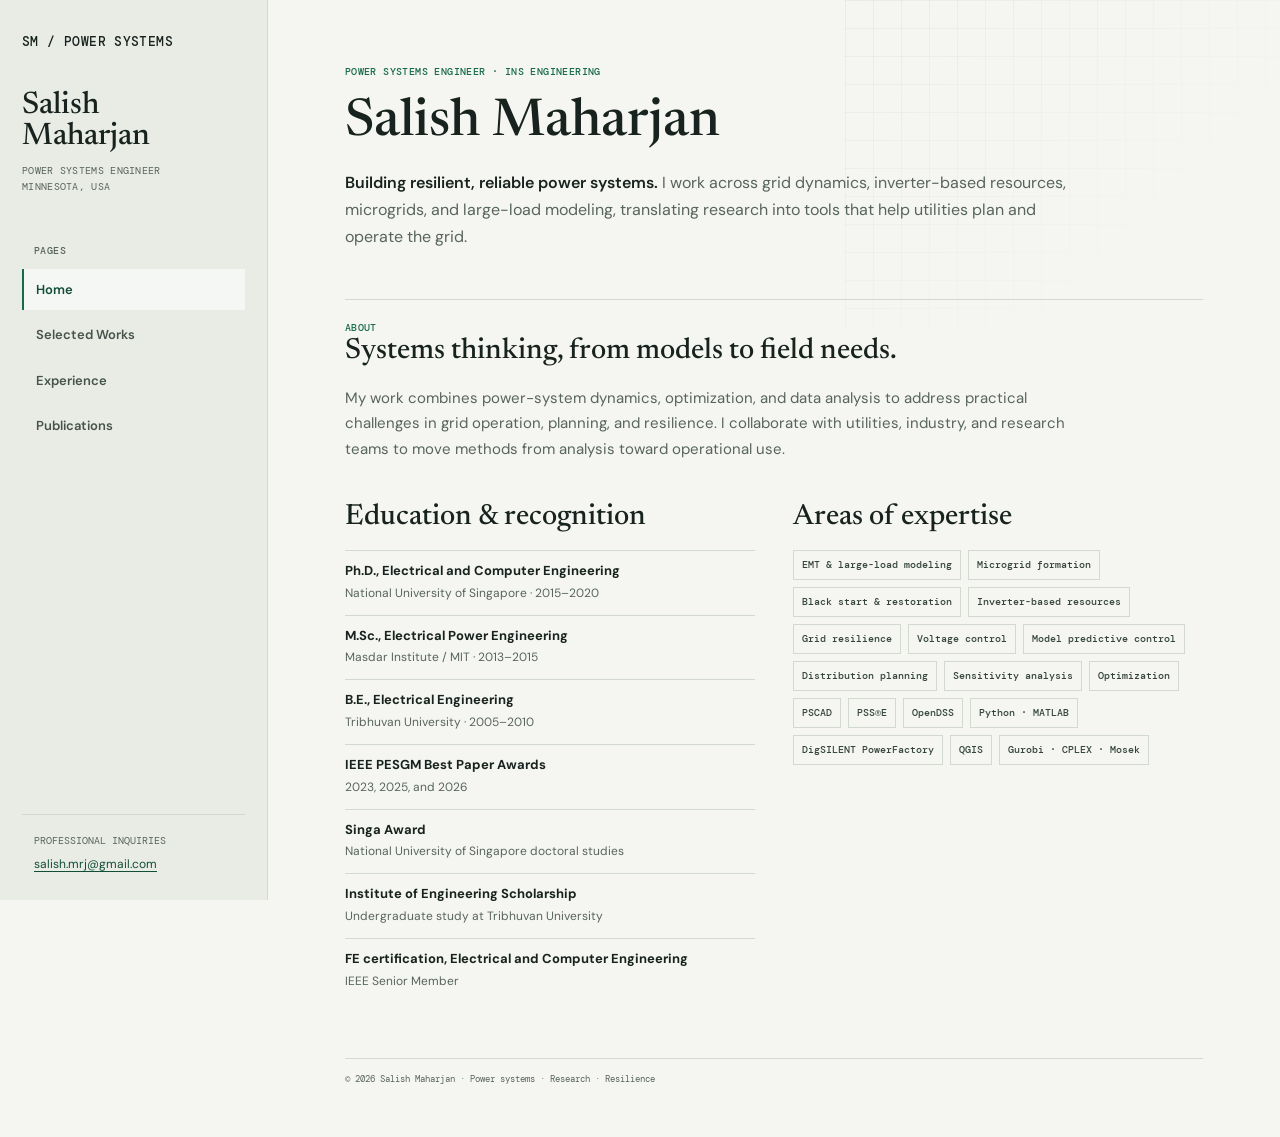
==== commit 5ef9a076: "Expand portfolio with earlier experience and project details" ====
--- a/index.html
+++ b/index.html
@@ -43,13 +43,15 @@
                 <li><strong>M.Sc., Electrical Power Engineering</strong><span>Masdar Institute / MIT · 2013–2015</span></li>
                 <li><strong>B.E., Electrical Engineering</strong><span>Tribhuvan University · 2005–2010</span></li>
                 <li><strong>IEEE PESGM Best Paper Awards</strong><span>2023, 2025, and 2026</span></li>
-                <li><strong>Professional Engineer</strong><span>Electrical Power Engineering · Senior Member, IEEE</span></li>
+                <li><strong>Singa Award</strong><span>National University of Singapore doctoral studies</span></li>
+                <li><strong>Institute of Engineering Scholarship</strong><span>Undergraduate study at Tribhuvan University</span></li>
+                <li><strong>FE certification, Electrical and Computer Engineering</strong><span>IEEE Senior Member</span></li>
               </ul>
             </section>
             <section aria-labelledby="expertise-heading">
               <h2 id="expertise-heading">Areas of expertise</h2>
               <div class="skill-list">
-                <span class="tag">EMT &amp; large-load modeling</span><span class="tag">Microgrid formation</span><span class="tag">Black start &amp; restoration</span><span class="tag">Inverter-based resources</span><span class="tag">Grid resilience</span><span class="tag">Voltage control</span><span class="tag">Model predictive control</span><span class="tag">Distribution planning</span><span class="tag">Sensitivity analysis</span><span class="tag">Optimization</span><span class="tag">PSCAD</span><span class="tag">PSS®E</span><span class="tag">OpenDSS</span><span class="tag">Python · MATLAB</span>
+                <span class="tag">EMT &amp; large-load modeling</span><span class="tag">Microgrid formation</span><span class="tag">Black start &amp; restoration</span><span class="tag">Inverter-based resources</span><span class="tag">Grid resilience</span><span class="tag">Voltage control</span><span class="tag">Model predictive control</span><span class="tag">Distribution planning</span><span class="tag">Sensitivity analysis</span><span class="tag">Optimization</span><span class="tag">PSCAD</span><span class="tag">PSS®E</span><span class="tag">OpenDSS</span><span class="tag">Python · MATLAB</span><span class="tag">DigSILENT PowerFactory</span><span class="tag">QGIS</span><span class="tag">Gurobi · CPLEX · Mosek</span>
               </div>
             </section>
           </div>
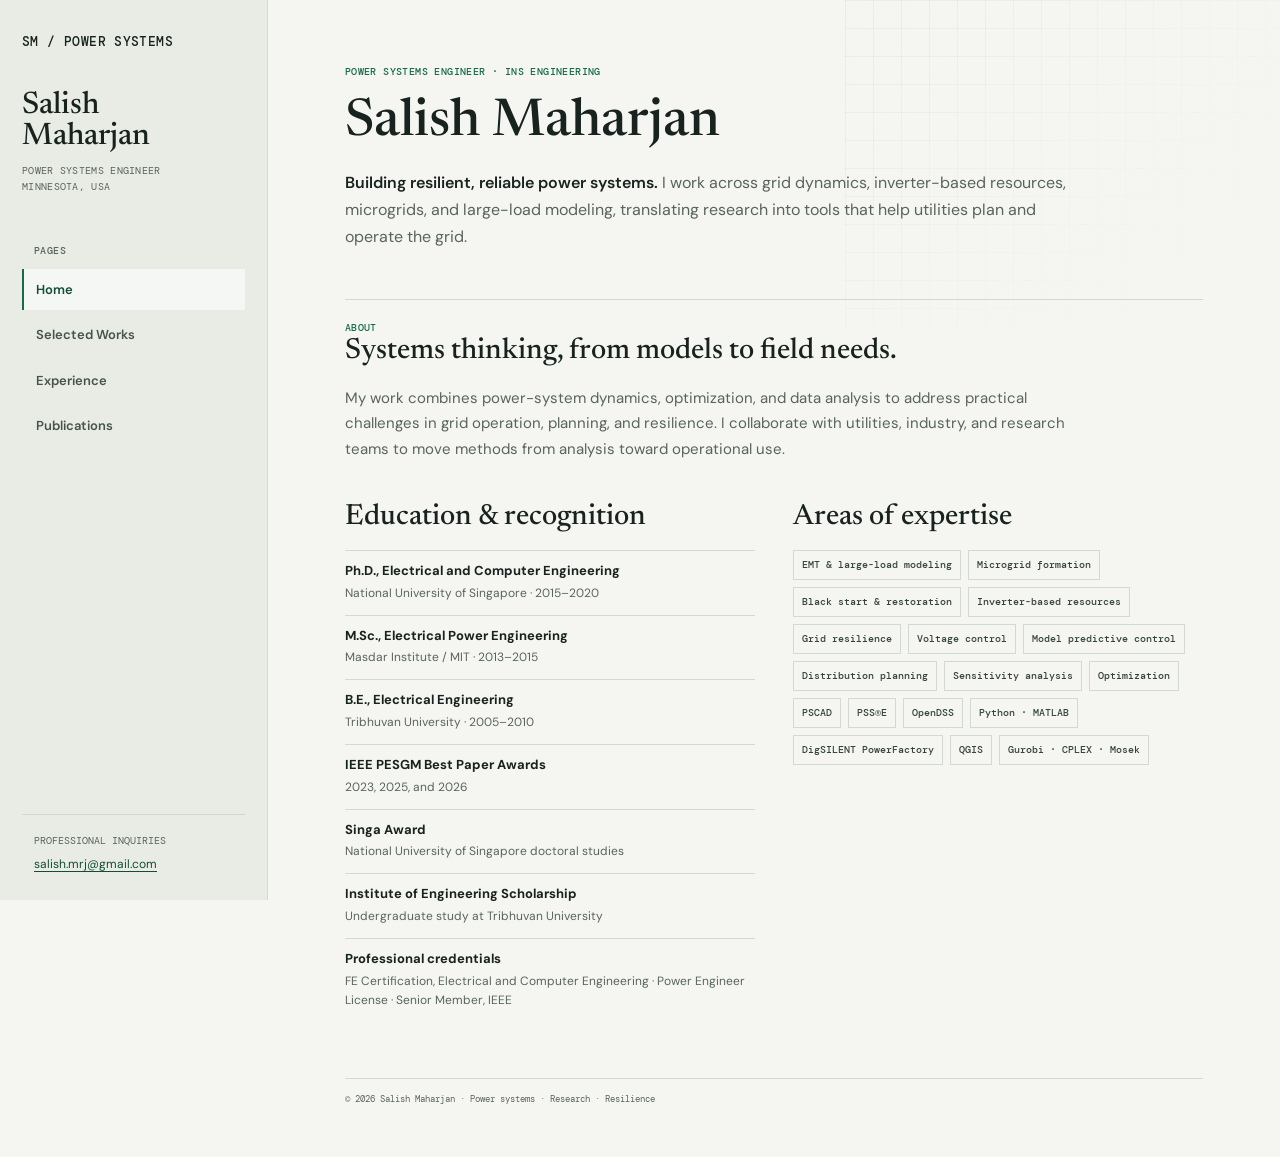
==== commit 8d1db56c: "Add Power Engineer License credential" ====
--- a/index.html
+++ b/index.html
@@ -45,7 +45,7 @@
                 <li><strong>IEEE PESGM Best Paper Awards</strong><span>2023, 2025, and 2026</span></li>
                 <li><strong>Singa Award</strong><span>National University of Singapore doctoral studies</span></li>
                 <li><strong>Institute of Engineering Scholarship</strong><span>Undergraduate study at Tribhuvan University</span></li>
-                <li><strong>FE certification, Electrical and Computer Engineering</strong><span>IEEE Senior Member</span></li>
+                <li><strong>Professional credentials</strong><span>FE Certification, Electrical and Computer Engineering · Power Engineer License · Senior Member, IEEE</span></li>
               </ul>
             </section>
             <section aria-labelledby="expertise-heading">
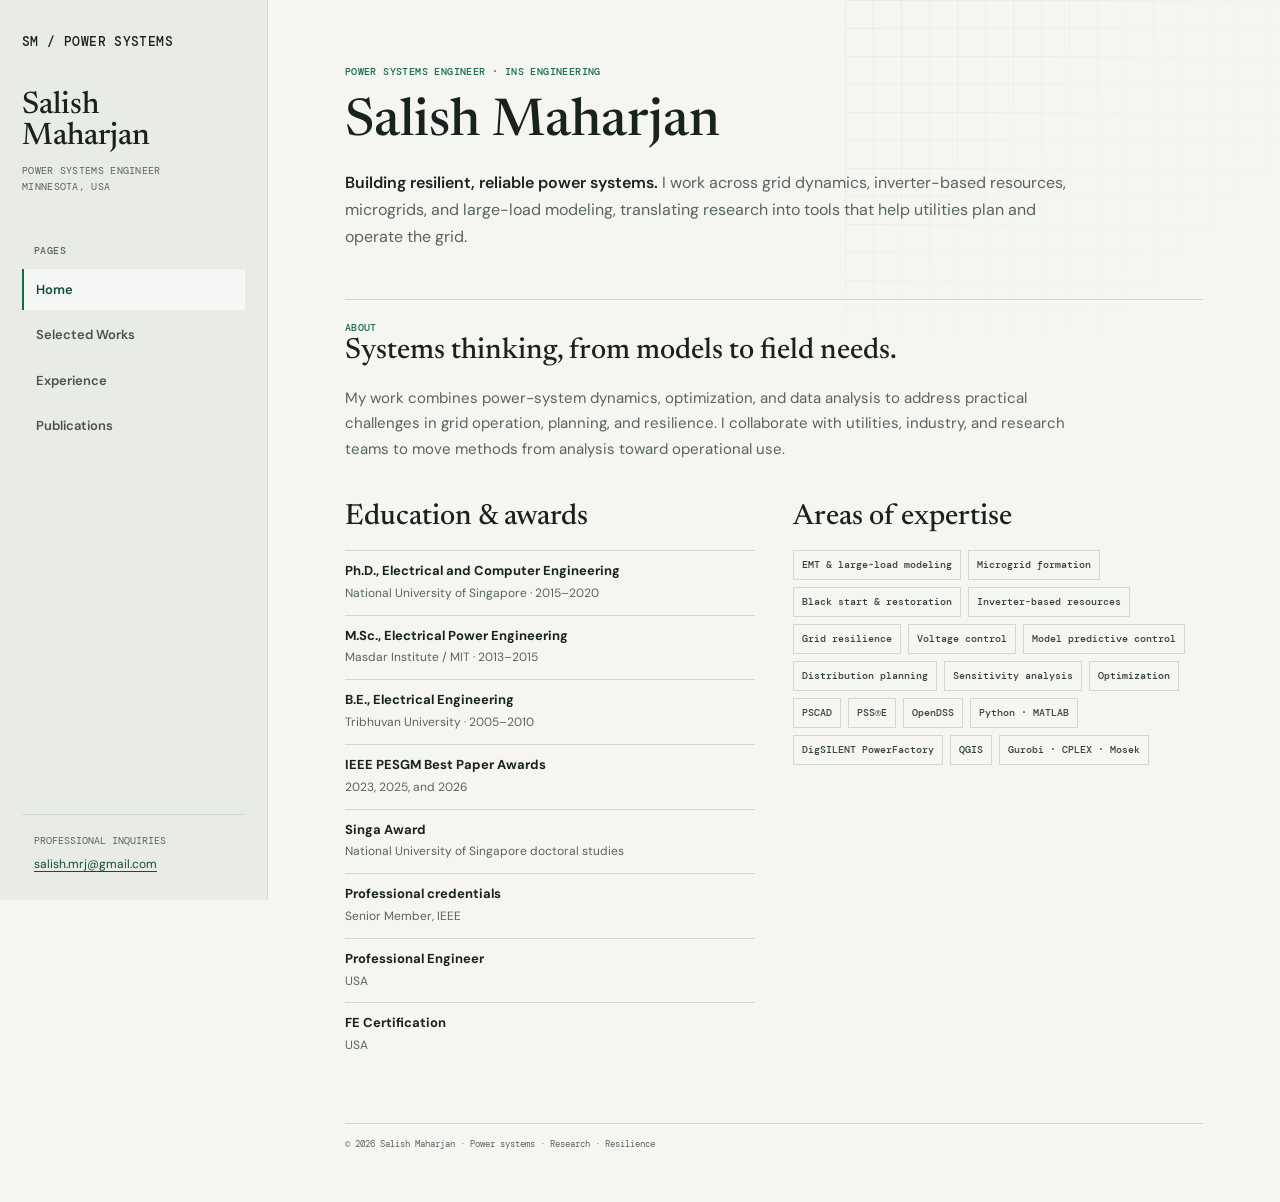
==== commit 370a276d: "Update home education and credentials" ====
--- a/index.html
+++ b/index.html
@@ -37,15 +37,16 @@
           <p class="lede" style="font-size:15px">My work combines power-system dynamics, optimization, and data analysis to address practical challenges in grid operation, planning, and resilience. I collaborate with utilities, industry, and research teams to move methods from analysis toward operational use.</p>
           <div class="about-grid">
             <section aria-labelledby="education-heading">
-              <h2 id="education-heading">Education &amp; recognition</h2>
+              <h2 id="education-heading">Education &amp; awards</h2>
               <ul class="fact-list">
                 <li><strong>Ph.D., Electrical and Computer Engineering</strong><span>National University of Singapore · 2015–2020</span></li>
                 <li><strong>M.Sc., Electrical Power Engineering</strong><span>Masdar Institute / MIT · 2013–2015</span></li>
                 <li><strong>B.E., Electrical Engineering</strong><span>Tribhuvan University · 2005–2010</span></li>
                 <li><strong>IEEE PESGM Best Paper Awards</strong><span>2023, 2025, and 2026</span></li>
                 <li><strong>Singa Award</strong><span>National University of Singapore doctoral studies</span></li>
-                <li><strong>Institute of Engineering Scholarship</strong><span>Undergraduate study at Tribhuvan University</span></li>
-                <li><strong>Professional credentials</strong><span>FE Certification, Electrical and Computer Engineering · Power Engineer License · Senior Member, IEEE</span></li>
+                <li><strong>Professional credentials</strong><span>Senior Member, IEEE</span></li>
+                <li><strong>Professional Engineer</strong><span>USA</span></li>
+                <li><strong>FE Certification</strong><span>USA</span></li>
               </ul>
             </section>
             <section aria-labelledby="expertise-heading">
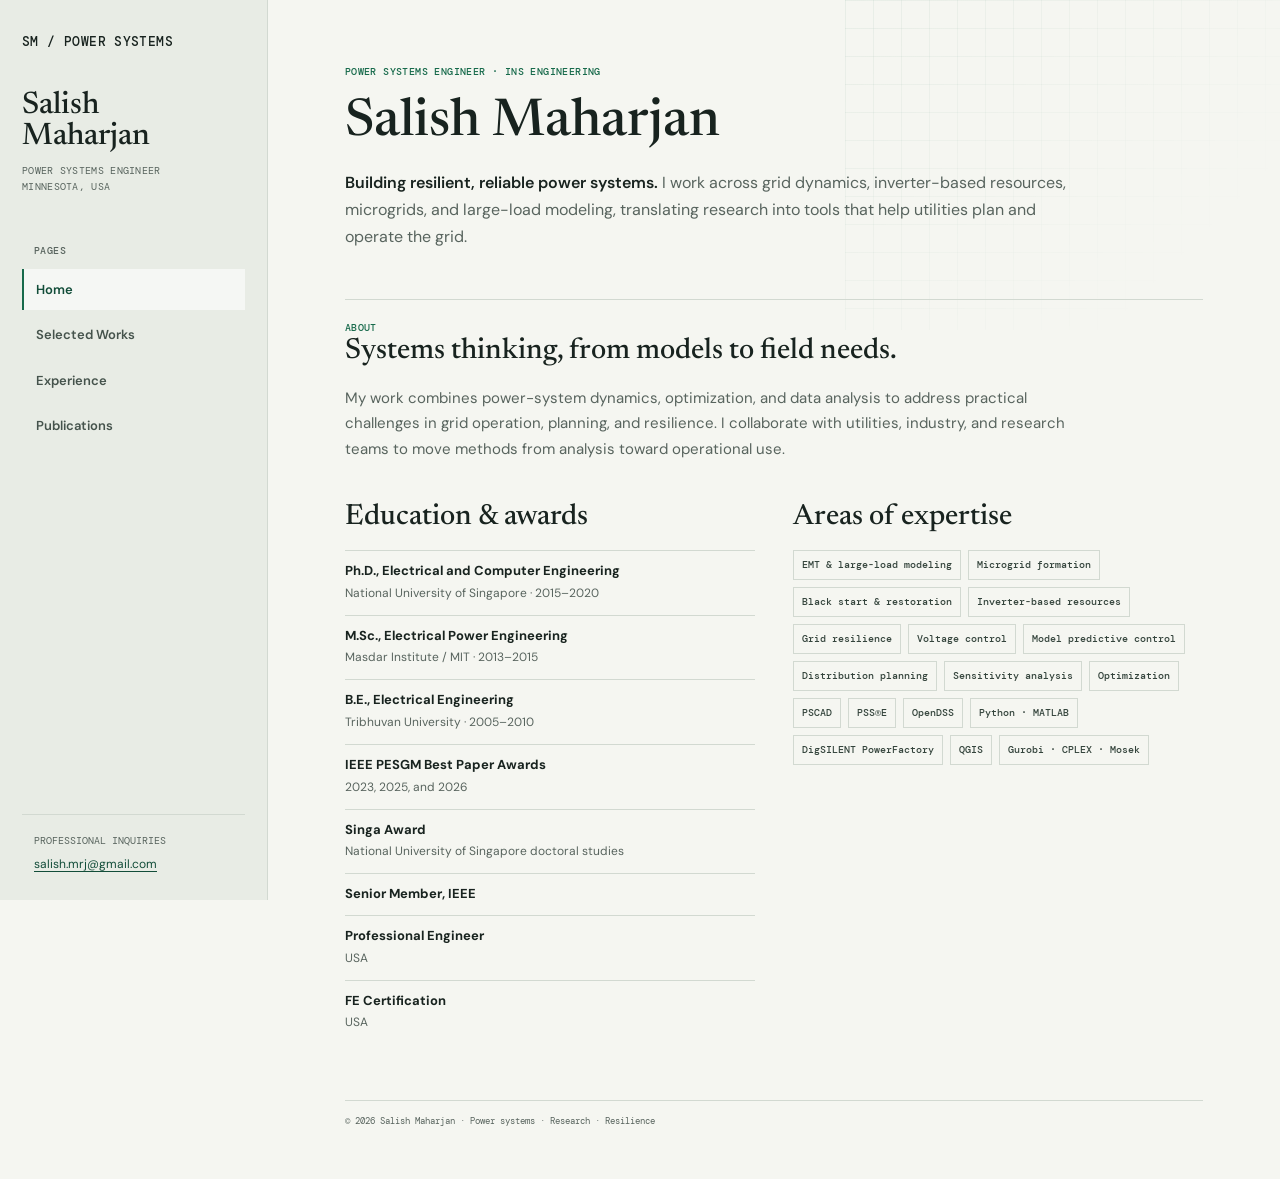
==== commit a4288d9b: "List each professional credential separately" ====
--- a/index.html
+++ b/index.html
@@ -44,7 +44,7 @@
                 <li><strong>B.E., Electrical Engineering</strong><span>Tribhuvan University · 2005–2010</span></li>
                 <li><strong>IEEE PESGM Best Paper Awards</strong><span>2023, 2025, and 2026</span></li>
                 <li><strong>Singa Award</strong><span>National University of Singapore doctoral studies</span></li>
-                <li><strong>Professional credentials</strong><span>Senior Member, IEEE</span></li>
+                <li><strong>Senior Member, IEEE</strong></li>
                 <li><strong>Professional Engineer</strong><span>USA</span></li>
                 <li><strong>FE Certification</strong><span>USA</span></li>
               </ul>
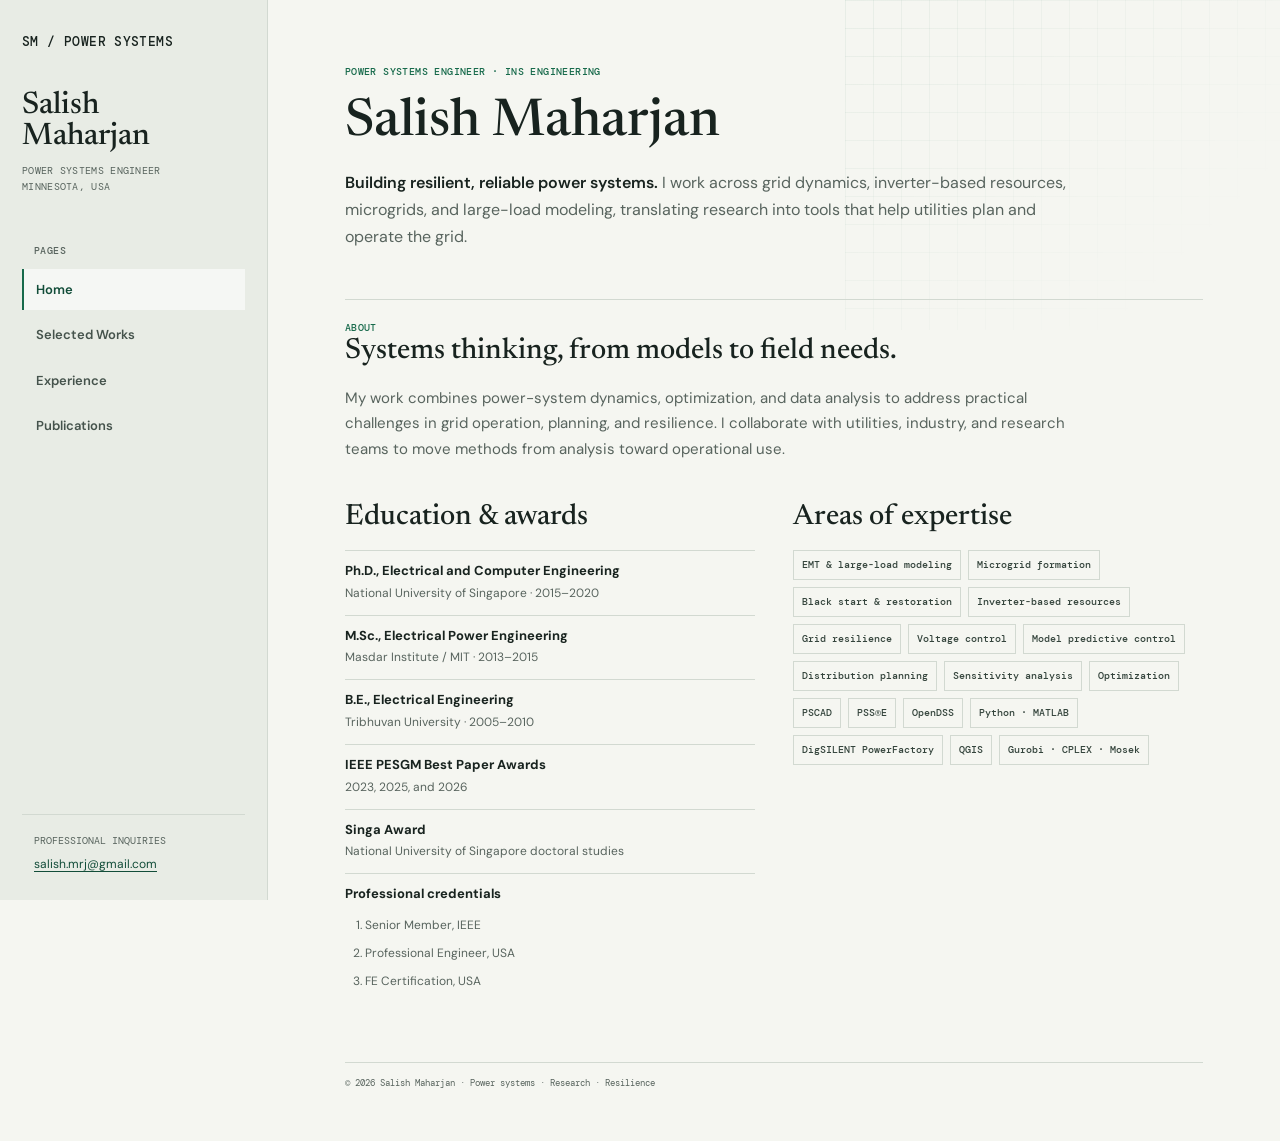
==== commit 27ebe02c: "Group professional credentials under heading" ====
--- a/index.html
+++ b/index.html
@@ -44,9 +44,7 @@
                 <li><strong>B.E., Electrical Engineering</strong><span>Tribhuvan University · 2005–2010</span></li>
                 <li><strong>IEEE PESGM Best Paper Awards</strong><span>2023, 2025, and 2026</span></li>
                 <li><strong>Singa Award</strong><span>National University of Singapore doctoral studies</span></li>
-                <li><strong>Senior Member, IEEE</strong></li>
-                <li><strong>Professional Engineer</strong><span>USA</span></li>
-                <li><strong>FE Certification</strong><span>USA</span></li>
+                <li class="credential-group-item"><strong>Professional credentials</strong><ol class="credential-sublist"><li>Senior Member, IEEE</li><li>Professional Engineer, USA</li><li>FE Certification, USA</li></ol></li>
               </ul>
             </section>
             <section aria-labelledby="expertise-heading">
--- a/site.css
+++ b/site.css
@@ -57,6 +57,8 @@
 .fact-list li { padding: 11px 0; border-top: 1px solid var(--line); }
 .fact-list strong { display: block; font-size: 13px; line-height: 1.45; }
 .fact-list span { display: block; margin-top: 3px; color: var(--muted); font-size: 12px; }
+.fact-list .credential-sublist { margin: 8px 0 0; padding: 0 0 0 20px; color: var(--muted); font-size: 12px; }
+.fact-list .credential-sublist li { padding: 4px 0; border: 0; }
 .skill-list { display: flex; flex-wrap: wrap; gap: 7px; }
 .tag { padding: 6px 8px; border: 1px solid var(--line); color: #34443c; text-transform: none; letter-spacing: 0; }
 .work-list { margin-top: 38px; border-top: 1px solid var(--line); }
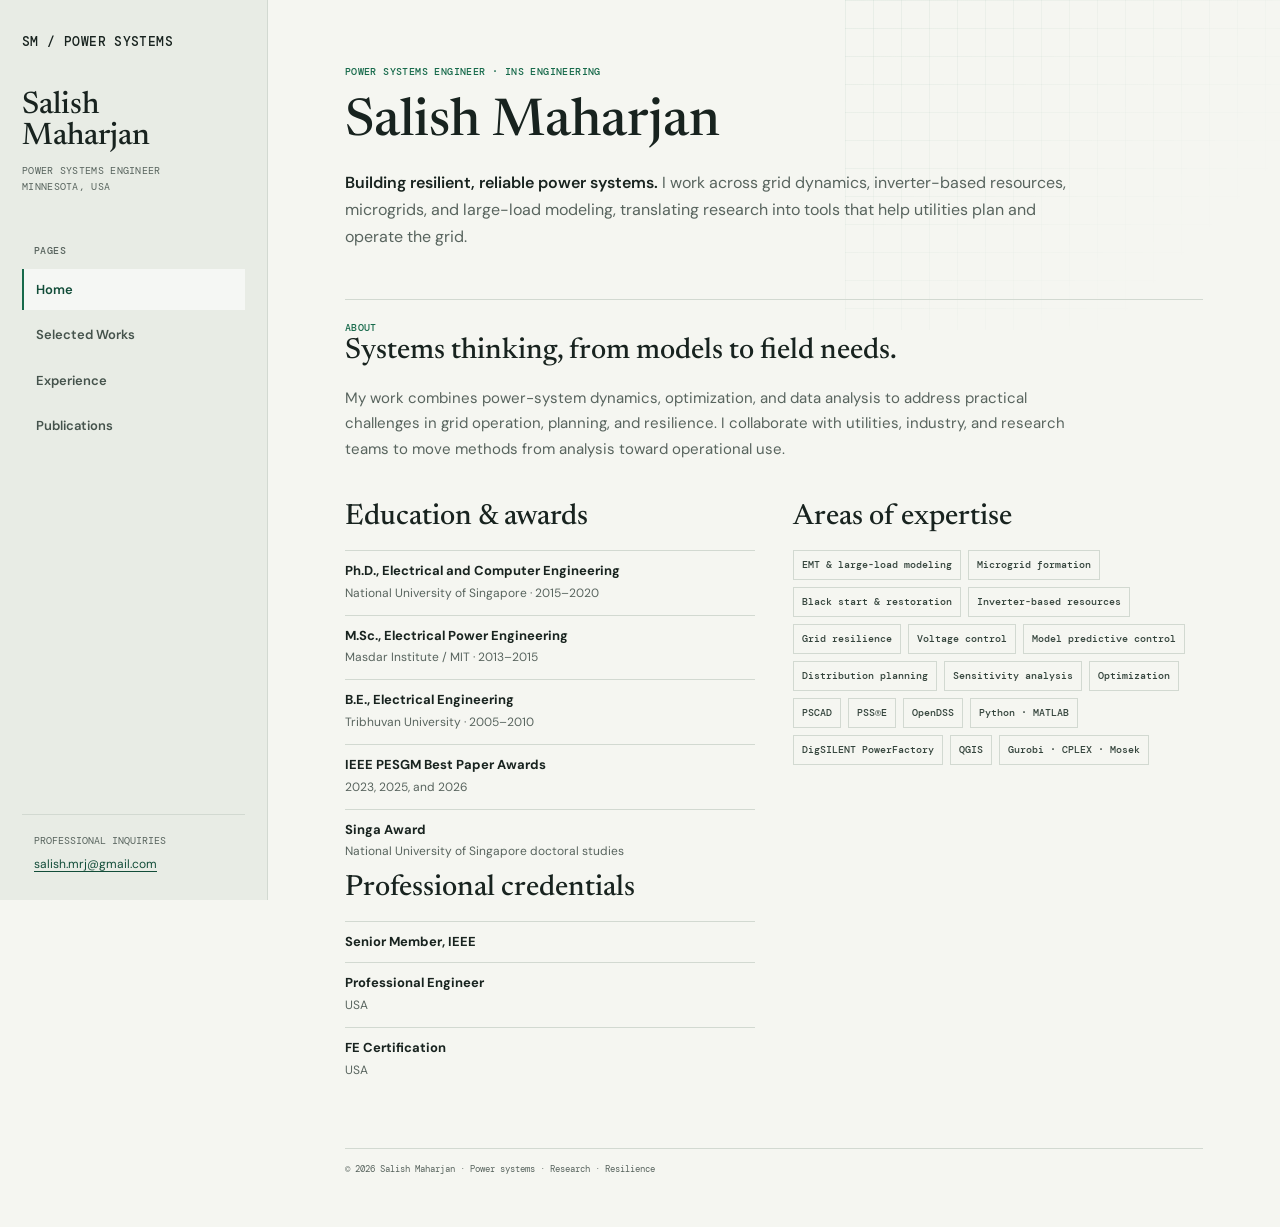
==== commit a6ec6185: "Format credentials like education entries" ====
--- a/index.html
+++ b/index.html
@@ -44,7 +44,12 @@
                 <li><strong>B.E., Electrical Engineering</strong><span>Tribhuvan University · 2005–2010</span></li>
                 <li><strong>IEEE PESGM Best Paper Awards</strong><span>2023, 2025, and 2026</span></li>
                 <li><strong>Singa Award</strong><span>National University of Singapore doctoral studies</span></li>
-                <li class="credential-group-item"><strong>Professional credentials</strong><ol class="credential-sublist"><li>Senior Member, IEEE</li><li>Professional Engineer, USA</li><li>FE Certification, USA</li></ol></li>
+              </ul>
+              <h2 id="credentials-heading">Professional credentials</h2>
+              <ul class="fact-list">
+                <li><strong>Senior Member, IEEE</strong></li>
+                <li><strong>Professional Engineer</strong><span>USA</span></li>
+                <li><strong>FE Certification</strong><span>USA</span></li>
               </ul>
             </section>
             <section aria-labelledby="expertise-heading">
